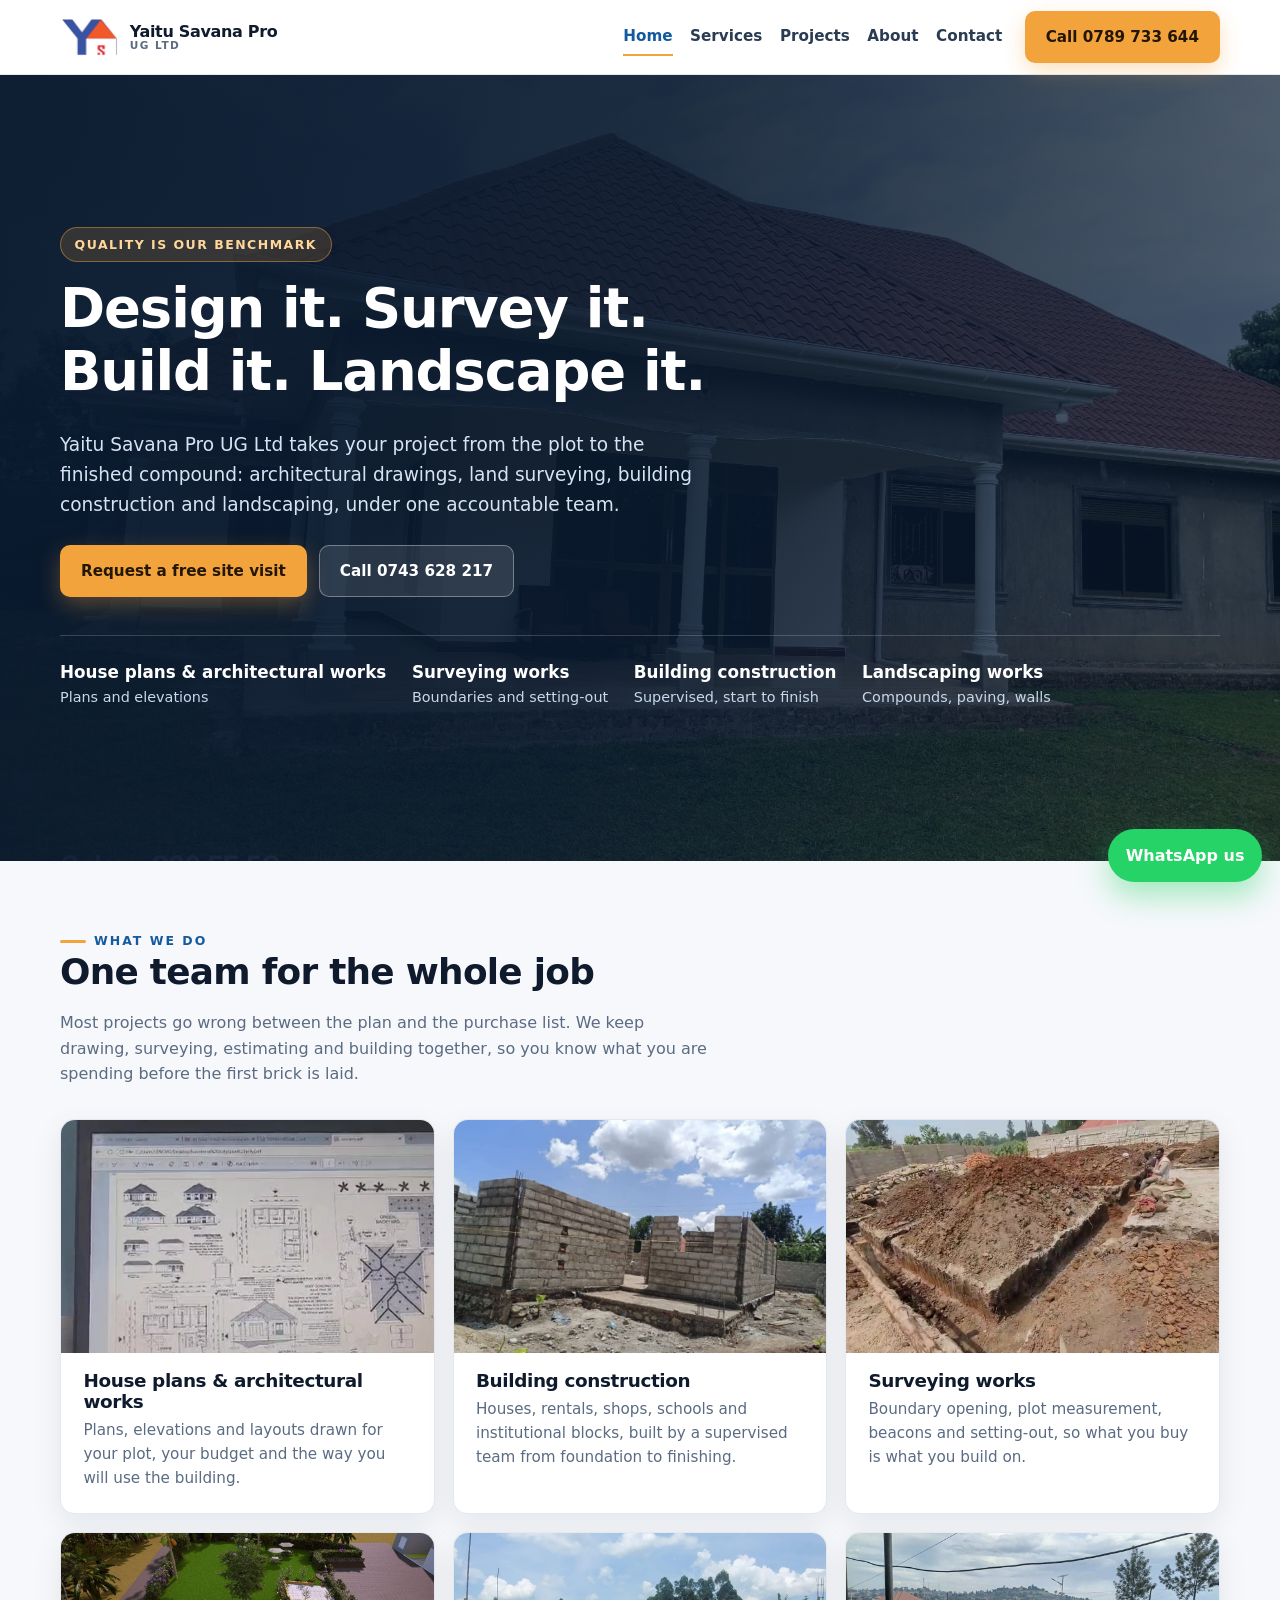
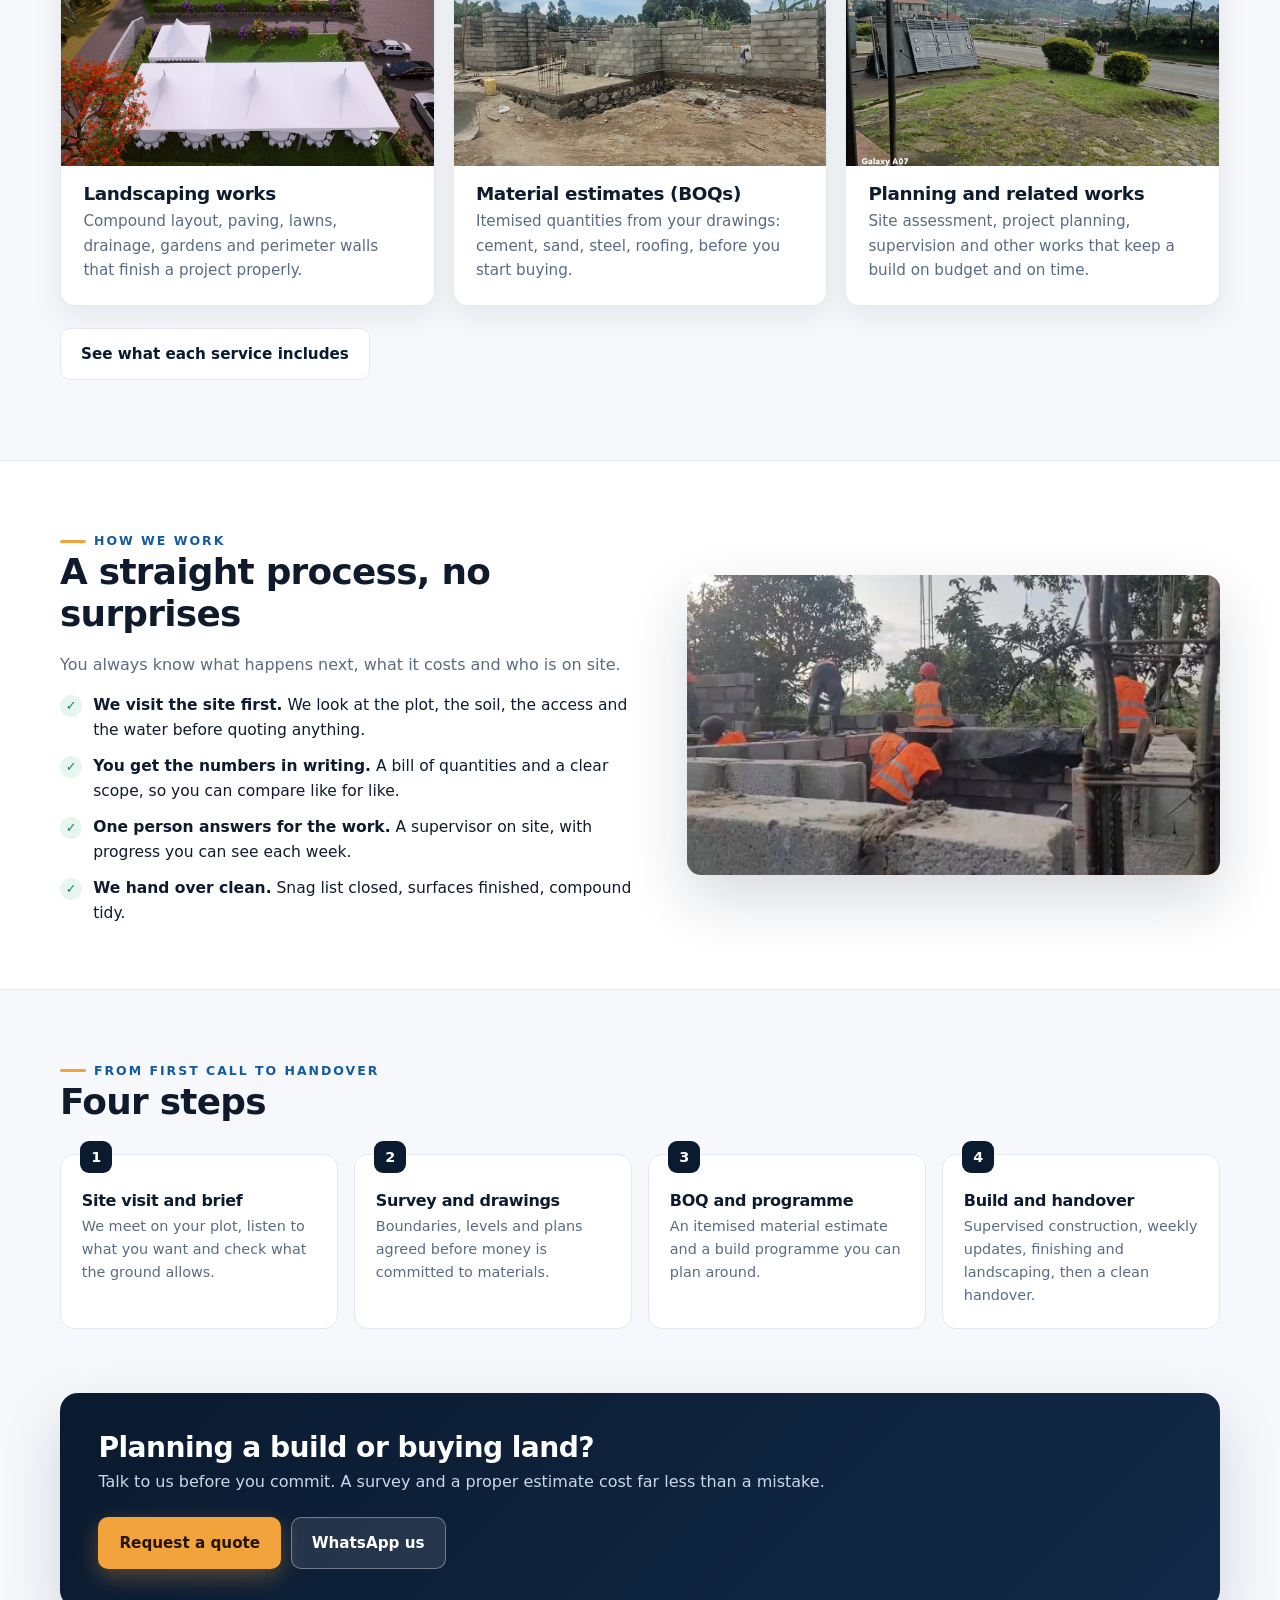
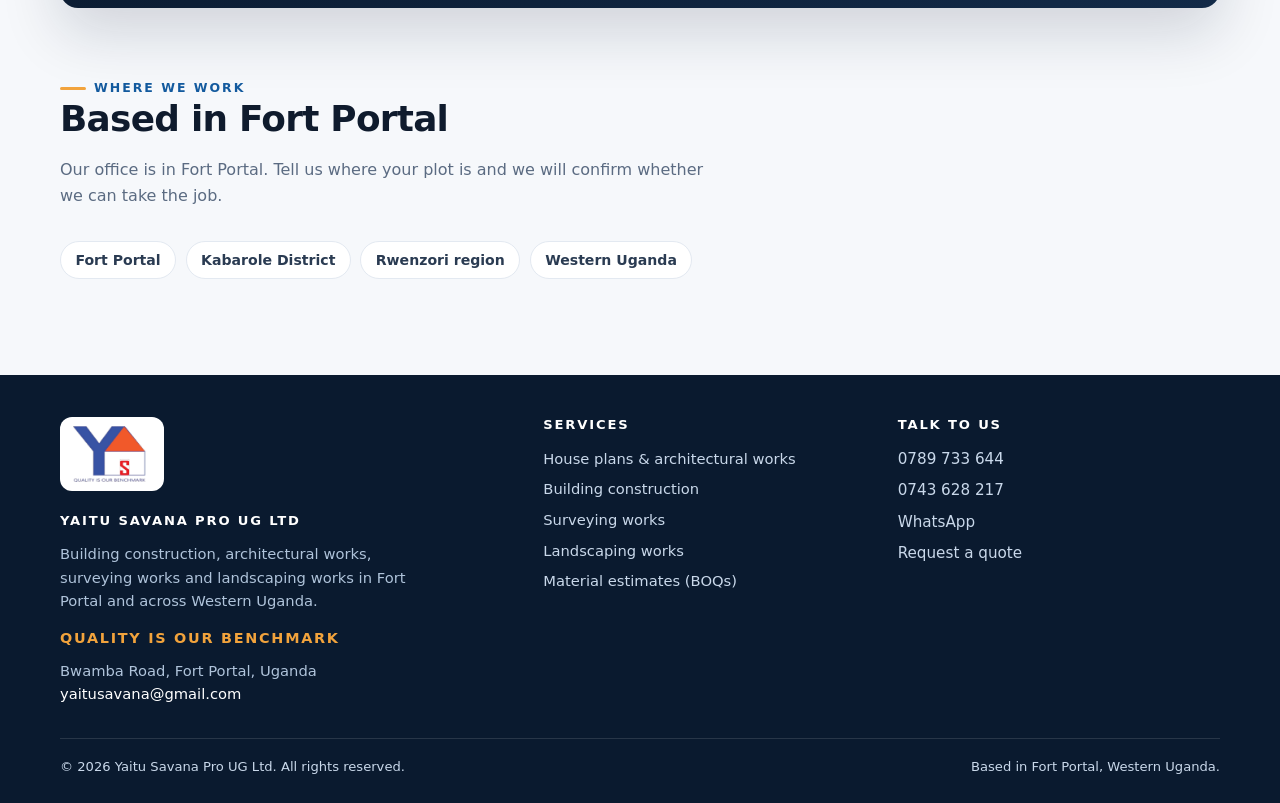
==== index.html @ 222e01de "brand: add the Yaitu Savana Pro logo to the header, footer, About page, browser tab icon and social " ====
<!DOCTYPE html>
<html lang="en">
<head>
<meta charset="utf-8">
<meta name="viewport" content="width=device-width,initial-scale=1">
<title>Yaitu Savana Pro UG Ltd | Construction, Architecture, Surveying and Landscaping in Fort Portal</title>
<meta name="description" content="Building construction, architectural works, surveying works and landscaping works in Fort Portal, Western Uganda. Quality is our benchmark. Call 0789 733 644.">
<meta name="theme-color" content="#0A1A2F">
<meta property="og:type" content="website">
<meta property="og:site_name" content="Yaitu Savana Pro UG Ltd">
<meta property="og:title" content="Yaitu Savana Pro UG Ltd | Construction, Architecture, Surveying and Landscaping in Fort Portal">
<meta property="og:description" content="Building construction, architectural works, surveying works and landscaping works in Fort Portal, Western Uganda. Quality is our benchmark. Call 0789 733 644.">
<meta property="og:image" content="assets/img/og-logo.png">
<meta property="og:image:width" content="1200">
<meta property="og:image:height" content="630">
<link rel="icon" href="assets/img/favicon-32.png" sizes="32x32" type="image/png">
<link rel="icon" href="assets/img/favicon.svg" type="image/svg+xml">
<link rel="apple-touch-icon" href="assets/img/apple-touch-icon.png">
<link rel="stylesheet" href="assets/css/style.css">
<script type="application/ld+json">
{"@context":"https://schema.org","@type":"GeneralContractor","name":"Yaitu Savana Pro UG Ltd","slogan":"Quality is our benchmark",
"description":"Building construction, architectural works, surveying works and landscaping works in Fort Portal and Western Uganda.",
"telephone":["+256789733644","+256743628217"],
"areaServed":["Fort Portal","Kabarole","Rwenzori","Uganda"],
"address":{"@type":"PostalAddress","addressLocality":"Fort Portal","addressRegion":"Kabarole","addressCountry":"UG"}}
</script>
</head>
<body>
<header>
  <div class="wrap nav">
    <a class="brand" href="index.html"><img src="assets/img/logo-mark.png" alt="Yaitu Savana Pro logo: a blue Y forming a house with an orange roof and a red S" width="58" height="39"><span>Yaitu Savana Pro<small>UG Ltd</small></span></a>
    <button class="burger" id="burger" aria-label="Menu" aria-expanded="false">Menu</button>
    <nav class="nav-links" id="navLinks"><a href="index.html" aria-current="page">Home</a><a href="services.html">Services</a><a href="projects.html">Projects</a><a href="about.html">About</a><a href="contact.html">Contact</a></nav>
    <a class="btn btn-primary" href="tel:+256789733644">Call 0789 733 644</a>
  </div>
</header>

<section class="hero">
  <img class="hero-img" src="assets/img/hero.jpg" alt="Finished house with red tiled hip roof and veranda, Western Uganda">
  <div class="wrap">
    <span class="tag">Quality is our benchmark</span>
    <h1>Design it. Survey it. Build it. Landscape it.</h1>
    <p class="lead">Yaitu Savana Pro UG Ltd takes your project from the plot to the finished compound: architectural drawings, land surveying, building construction and landscaping, under one accountable team.</p>
    <div class="hero-cta">
      <a class="btn btn-primary" href="contact.html">Request a free site visit</a>
      <a class="btn btn-ghost" href="tel:+256743628217">Call 0743 628 217</a>
    </div>
    <div class="hero-facts">
      <div><strong>House plans &amp; architectural works</strong>Plans and elevations</div>
      <div><strong>Surveying works</strong>Boundaries and setting-out</div>
      <div><strong>Building construction</strong>Supervised, start to finish</div>
      <div><strong>Landscaping works</strong>Compounds, paving, walls</div>
    </div>
  </div>
</section>

<section>
  <div class="wrap">
    <div class="section-head">
      <span class="eyebrow">What we do</span>
      <h2>One team for the whole job</h2>
      <p class="muted">Most projects go wrong between the plan and the purchase list. We keep drawing, surveying, estimating and building together, so you know what you are spending before the first brick is laid.</p>
    </div>
    <div class="grid g3"><article class="card" id="architecture"><div class="card-media"><img src="assets/img/office-12.8.jpg" alt="Floor plans, elevations and roof layout on screen" loading="lazy" decoding="async"><p class="card-cap">Floor plans, elevations and roof layout</p></div><h3>House plans &amp; architectural works</h3><p>Plans, elevations and layouts drawn for your plot, your budget and the way you will use the building.</p></article><article class="card" id="construction"><div class="card-media"><img src="assets/img/project-blockwork-2.jpg" alt="Block walls set out with a string line, rebar in the columns" loading="lazy" decoding="async"><p class="card-cap">Walls set out with string line, rebar in columns</p></div><h3>Building construction</h3><p>Houses, rentals, shops, schools and institutional blocks, built by a supervised team from foundation to finishing.</p></article><article class="card" id="surveying"><div class="card-media"><img src="assets/img/foundation-0.5.jpg" alt="Foundation being set out and shaped on site" loading="lazy" decoding="async"><p class="card-cap">Foundation and setting-out</p></div><h3>Surveying works</h3><p>Boundary opening, plot measurement, beacons and setting-out, so what you buy is what you build on.</p></article><article class="card" id="landscaping"><div class="card-media"><img src="assets/img/landscape-render.jpg" alt="Aerial 3D render of a landscaped garden with lawns, hedges and paving" loading="lazy" decoding="async"><p class="card-cap">Landscape design: lawns, hedges, paving</p></div><h3>Landscaping works</h3><p>Compound layout, paving, lawns, drainage, gardens and perimeter walls that finish a project properly.</p></article><article class="card" id="boq"><div class="card-media"><img src="assets/img/project-foundation.jpg" alt="Stone foundation and cement block walls, the materials a bill of quantities prices" loading="lazy" decoding="async"><p class="card-cap">Stone foundation and blockwork</p></div><h3>Material estimates (BOQs)</h3><p>Itemised quantities from your drawings: cement, sand, steel, roofing, before you start buying.</p></article><article class="card" id="planning"><div class="card-media"><img src="assets/img/premises-view.jpg" alt="View from the Yaitu Savana Pro premises over Fort Portal" loading="lazy" decoding="async"><p class="card-cap">Our premises, Fort Portal</p></div><h3>Planning and related works</h3><p>Site assessment, project planning, supervision and other works that keep a build on budget and on time.</p></article></div>
    <p style="margin-top:1.4rem"><a class="btn btn-outline" href="services.html">See what each service includes</a></p>
  </div>
</section>

<section style="background:#fff;border-top:1px solid var(--line);border-bottom:1px solid var(--line)">
  <div class="wrap split">
    <div>
      <span class="eyebrow">How we work</span>
      <h2>A straight process, no surprises</h2>
      <p class="muted">You always know what happens next, what it costs and who is on site.</p>
      <ul class="checks">
        <li><span class="tick">&#10003;</span><span><strong>We visit the site first.</strong> We look at the plot, the soil, the access and the water before quoting anything.</span></li>
        <li><span class="tick">&#10003;</span><span><strong>You get the numbers in writing.</strong> A bill of quantities and a clear scope, so you can compare like for like.</span></li>
        <li><span class="tick">&#10003;</span><span><strong>One person answers for the work.</strong> A supervisor on site, with progress you can see each week.</span></li>
        <li><span class="tick">&#10003;</span><span><strong>We hand over clean.</strong> Snag list closed, surfaces finished, compound tidy.</span></li>
      </ul>
    </div>
    <img src="assets/img/site-10.2.jpg" alt="Yaitu Savana crew laying blocks on a house in high-visibility vests" loading="lazy">
  </div>
</section>

<section>
  <div class="wrap">
    <div class="section-head"><span class="eyebrow">From first call to handover</span><h2>Four steps</h2></div>
    <div class="steps">
      <div class="step"><h4>Site visit and brief</h4><p>We meet on your plot, listen to what you want and check what the ground allows.</p></div>
      <div class="step"><h4>Survey and drawings</h4><p>Boundaries, levels and plans agreed before money is committed to materials.</p></div>
      <div class="step"><h4>BOQ and programme</h4><p>An itemised material estimate and a build programme you can plan around.</p></div>
      <div class="step"><h4>Build and handover</h4><p>Supervised construction, weekly updates, finishing and landscaping, then a clean handover.</p></div>
    </div>
  </div>
</section>

<section style="padding-top:0">
  <div class="wrap">
    <div class="band">
      <div><h2>Planning a build or buying land?</h2><p>Talk to us before you commit. A survey and a proper estimate cost far less than a mistake.</p></div>
      <div class="btn-row"><a class="btn btn-primary" href="contact.html">Request a quote</a><a class="btn btn-ghost" href="https://wa.me/256789733644">WhatsApp us</a></div>
    </div>
  </div>
</section>

<section style="padding-top:0">
  <div class="wrap">
    <div class="section-head"><span class="eyebrow">Where we work</span><h2>Based in Fort Portal</h2><p class="muted">Our office is in Fort Portal. Tell us where your plot is and we will confirm whether we can take the job.</p></div>
    <div class="areas"><span>Fort Portal</span><span>Kabarole District</span><span>Rwenzori region</span><span>Western Uganda</span></div>
  </div>
</section>

<a class="wa" href="https://wa.me/256789733644?text=Hello%20Yaitu%20Savana%20Pro%2C%20I%20would%20like%20a%20quote." aria-label="Chat on WhatsApp">WhatsApp us</a>
<footer>
  <div class="wrap">
    <div class="foot">
      <div>
        <a class="foot-logo" href="index.html"><img src="assets/img/logo.png" alt="Yaitu Savana Pro UG Ltd logo" width="78" height="56"></a>
        <h4>Yaitu Savana Pro UG Ltd</h4>
        <p style="max-width:38ch;color:#AFC3DA;font-size:.92rem">Building construction, architectural works, surveying works and landscaping works in Fort Portal and across Western Uganda.</p>
        <p style="color:#F2A33C;font-weight:800;font-size:.9rem;letter-spacing:.12em;text-transform:uppercase;margin:0">Quality is our benchmark</p><p style="color:#AFC3DA;font-size:.92rem;margin:.5rem 0 0">Bwamba Road, Fort Portal, Uganda<br><a href="mailto:yaitusavana@gmail.com" style="color:#fff">yaitusavana@gmail.com</a></p>
      </div>
      <div>
        <h4>Services</h4>
        <p style="font-size:.92rem;display:grid;gap:.45rem">
          <a href="services.html#architecture">House plans &amp; architectural works</a>
          <a href="services.html#construction">Building construction</a>
          <a href="services.html#surveying">Surveying works</a>
          <a href="services.html#landscaping">Landscaping works</a>
          <a href="services.html#boq">Material estimates (BOQs)</a>
        </p>
      </div>
      <div>
        <h4>Talk to us</h4>
        <p style="font-size:.95rem;display:grid;gap:.45rem">
          <a href="tel:+256789733644">0789 733 644</a>
          <a href="tel:+256743628217">0743 628 217</a>
          <a href="https://wa.me/256789733644">WhatsApp</a>
          <a href="contact.html">Request a quote</a>
        </p>
      </div>
    </div>
    <div class="fine"><span>&copy; <span id="yr">2026</span> Yaitu Savana Pro UG Ltd. All rights reserved.</span><span>Based in Fort Portal, Western Uganda.</span></div>
  </div>
</footer>
<script src="assets/js/main.js"></script>
</body>
</html>
---- assets/css/style.css ----
:root{--navy:#0A1A2F;--navy2:#122A48;--blue:#135A9E;--red:#C8372D;--amber:#F2A33C;--amber-d:#D8871F;
--ink:#0F1B2D;--muted:#5B6B82;--line:#E3E9F1;--bg:#F6F8FB;--card:#fff;--good:#17845B;--r:14px;
--shadow:0 10px 30px rgba(10,26,47,.08);--shadow-lg:0 24px 60px rgba(10,26,47,.16)}
*{box-sizing:border-box}html{scroll-behavior:smooth}
body{margin:0;font-family:"Segoe UI",system-ui,-apple-system,Roboto,Helvetica,Arial,sans-serif;color:var(--ink);background:var(--bg);line-height:1.6;-webkit-font-smoothing:antialiased}
img{max-width:100%;display:block}a{color:inherit;text-decoration:none}
.wrap{width:min(1160px,92vw);margin-inline:auto}
h1,h2,h3,h4{line-height:1.15;margin:0 0 .5em;letter-spacing:-.02em}
h1{font-size:clamp(2rem,4.6vw,3.4rem);font-weight:800}h2{font-size:clamp(1.6rem,2.8vw,2.3rem);font-weight:800}h3{font-size:1.15rem;font-weight:700}
p{margin:0 0 1em}.lead{font-size:clamp(1.02rem,1.5vw,1.16rem);color:#D7E3F2}.muted{color:var(--muted)}
.eyebrow{display:inline-flex;align-items:center;gap:.5rem;font-size:.78rem;font-weight:800;letter-spacing:.16em;text-transform:uppercase;color:var(--blue)}
.eyebrow::before{content:"";width:26px;height:3px;background:var(--amber);border-radius:2px}
header{position:sticky;top:0;z-index:60;background:rgba(255,255,255,.94);backdrop-filter:blur(10px);border-bottom:1px solid var(--line)}
.nav{display:flex;align-items:center;gap:1.4rem;padding:.7rem 0}
.brand{display:flex;align-items:center;gap:.65rem;font-weight:800;letter-spacing:-.02em;line-height:1.1}
.brand img{width:auto;height:40px;border-radius:0;flex:none}
.brand small{display:block;font-size:.66rem;font-weight:700;letter-spacing:.14em;text-transform:uppercase;color:var(--muted)}
.nav-links{display:flex;gap:1.1rem;margin-left:auto;font-size:.95rem;font-weight:600;color:#2A3B52}
.nav-links a{padding:.35rem 0;border-bottom:2px solid transparent}
.nav-links a:hover,.nav-links a[aria-current="page"]{color:var(--blue);border-bottom-color:var(--amber)}
.btn{display:inline-flex;align-items:center;justify-content:center;gap:.5rem;padding:.8rem 1.25rem;border-radius:10px;font-weight:700;font-size:.95rem;border:1px solid transparent;cursor:pointer;transition:.18s ease}
.btn-primary{background:var(--amber);color:#231605;box-shadow:0 8px 22px rgba(242,163,60,.32)}.btn-primary:hover{background:var(--amber-d);transform:translateY(-1px)}
.btn-ghost{background:rgba(255,255,255,.1);color:#fff;border-color:rgba(255,255,255,.35)}.btn-ghost:hover{background:rgba(255,255,255,.18)}
.btn-outline{background:#fff;color:var(--navy);border-color:var(--line)}.btn-outline:hover{border-color:var(--blue);color:var(--blue)}
.burger{display:none;margin-left:auto;background:#fff;border:1px solid var(--line);border-radius:10px;padding:.5rem .7rem;font-weight:700}
.hero{position:relative;color:#fff;background:var(--navy);overflow:hidden}
.hero::after{content:"";position:absolute;inset:0;background:linear-gradient(100deg,rgba(10,26,47,.96) 0%,rgba(10,26,47,.84) 48%,rgba(10,26,47,.4) 100%)}
.hero-img{position:absolute;inset:0;width:100%;height:100%;object-fit:cover;opacity:.55}
.hero .wrap{position:relative;z-index:2;padding:clamp(3rem,7vw,5.5rem) 0}
.tag{display:inline-flex;gap:.55rem;background:rgba(242,163,60,.16);border:1px solid rgba(242,163,60,.45);color:#FFD79B;padding:.4rem .85rem;border-radius:999px;font-size:.78rem;font-weight:800;letter-spacing:.12em;text-transform:uppercase}
.hero h1{max-width:19ch;margin-top:1rem}.hero p.lead{max-width:54ch}
.hero-cta{display:flex;flex-wrap:wrap;gap:.75rem;margin-top:1.6rem}
.hero-facts{display:flex;flex-wrap:wrap;gap:1.6rem;margin-top:2.4rem;padding-top:1.4rem;border-top:1px solid rgba(255,255,255,.18)}
.hero-facts div{font-size:.9rem;color:#C9D8EA}.hero-facts strong{display:block;color:#fff;font-size:1.05rem}
section{padding:clamp(2.6rem,5vw,4.4rem) 0}.section-head{max-width:64ch;margin-bottom:2rem}
.grid{display:grid;gap:1.1rem}.g2{grid-template-columns:repeat(2,1fr)}.g3{grid-template-columns:repeat(3,1fr)}.g4{grid-template-columns:repeat(4,1fr)}
.card{background:var(--card);border:1px solid var(--line);border-radius:var(--r);padding:1.4rem;box-shadow:var(--shadow);transition:.2s ease}
.card:hover{box-shadow:var(--shadow-lg);transform:translateY(-2px)}.card h3{margin-bottom:.35rem}.card p{margin:0;color:var(--muted);font-size:.95rem}
.ico{width:44px;height:44px;border-radius:12px;background:#EAF1FA;color:var(--blue);display:grid;place-items:center;margin-bottom:.9rem}.ico svg{width:22px;height:22px}
.split{display:grid;grid-template-columns:1.05fr .95fr;gap:2.4rem;align-items:center}.split img{border-radius:var(--r);box-shadow:var(--shadow-lg)}
.checks{list-style:none;padding:0;margin:0;display:grid;gap:.7rem}.checks li{display:flex;gap:.7rem;align-items:flex-start;font-size:.97rem}
.tick{flex:0 0 22px;width:22px;height:22px;border-radius:50%;background:#E7F6EF;color:var(--good);display:grid;place-items:center;font-size:.8rem;font-weight:900;margin-top:2px}
.steps{counter-reset:s;display:grid;gap:1rem;grid-template-columns:repeat(4,1fr)}
.step{background:#fff;border:1px solid var(--line);border-radius:var(--r);padding:1.3rem;position:relative}
.step::before{counter-increment:s;content:counter(s);position:absolute;top:-14px;left:1.2rem;width:32px;height:32px;border-radius:9px;background:var(--navy);color:#fff;display:grid;place-items:center;font-weight:800;font-size:.9rem}
.step h4{margin:1rem 0 .3rem;font-size:1rem}.step p{margin:0;color:var(--muted);font-size:.9rem}
.band{background:linear-gradient(135deg,var(--navy),var(--navy2));color:#fff;border-radius:18px;padding:clamp(1.6rem,3vw,2.4rem);display:flex;flex-wrap:wrap;gap:1.4rem;align-items:center;justify-content:space-between;box-shadow:var(--shadow-lg)}
.band h2{margin:0;font-size:clamp(1.3rem,2.2vw,1.8rem)}.band p{margin:.35rem 0 0;color:#C9D8EA}.btn-row{display:flex;gap:.6rem;flex-wrap:wrap}
.areas{display:flex;flex-wrap:wrap;gap:.6rem}.areas span{background:#fff;border:1px solid var(--line);border-radius:999px;padding:.45rem .9rem;font-size:.88rem;font-weight:600;color:#2A3B52}
.gallery{display:grid;grid-template-columns:repeat(3,1fr);gap:1rem}.gallery figure{margin:0;border-radius:var(--r);overflow:hidden;background:#fff;border:1px solid var(--line);box-shadow:var(--shadow)}
.gallery img{width:100%;aspect-ratio:4/3;object-fit:cover}.gallery figcaption{padding:.75rem 1rem;font-size:.9rem;font-weight:600;color:#2A3B52}
.contact-grid{display:grid;grid-template-columns:1fr 1fr;gap:1.6rem;align-items:start}
.info-row{display:flex;gap:.9rem;padding:.9rem 0;border-bottom:1px dashed var(--line)}.info-row:last-child{border-bottom:0}
.info-row .k{font-weight:800;font-size:.78rem;letter-spacing:.1em;text-transform:uppercase;color:var(--muted);min-width:110px}.info-row .v{font-weight:600}
form{display:grid;gap:.85rem}label{font-size:.85rem;font-weight:700;color:#2A3B52}
input,textarea,select{width:100%;padding:.8rem .9rem;border:1px solid var(--line);border-radius:10px;font:inherit;background:#fff;color:var(--ink)}
input:focus,textarea:focus,select:focus{outline:2px solid #BFD7F2;border-color:var(--blue)}textarea{min-height:120px;resize:vertical}.hint{font-size:.82rem;color:var(--muted)}
footer{background:var(--navy);color:#C9D8EA;padding:2.6rem 0 1.6rem;margin-top:2rem}
.foot{display:grid;grid-template-columns:1.4fr 1fr 1fr;gap:2rem}footer h4{color:#fff;font-size:.82rem;letter-spacing:.14em;text-transform:uppercase;margin-bottom:.9rem}
footer a:hover{color:var(--amber)}.fine{border-top:1px solid rgba(255,255,255,.12);margin-top:2rem;padding-top:1.1rem;font-size:.82rem;display:flex;justify-content:space-between;gap:1rem;flex-wrap:wrap}
.wa{position:fixed;right:18px;bottom:18px;z-index:80;background:#25D366;color:#fff;border-radius:999px;padding:.85rem 1.1rem;font-weight:800;box-shadow:0 14px 30px rgba(37,211,102,.4);display:inline-flex;align-items:center;gap:.5rem}
.page-head{background:linear-gradient(135deg,var(--navy),var(--navy2));color:#fff;padding:clamp(2.4rem,5vw,3.6rem) 0}.page-head p{max-width:60ch;color:#C9D8EA;margin:.4rem 0 0}
.page-head h1{font-size:clamp(1.8rem,3.4vw,2.8rem);max-width:22ch}
@media(max-width:960px){.g4,.g3{grid-template-columns:repeat(2,1fr)}.split,.contact-grid{grid-template-columns:1fr}.steps{grid-template-columns:repeat(2,1fr)}.foot{grid-template-columns:1fr 1fr}.gallery{grid-template-columns:repeat(2,1fr)}
.nav-links{display:none;position:absolute;top:100%;left:0;right:0;background:#fff;flex-direction:column;padding:1rem 5vw;border-bottom:1px solid var(--line);gap:.7rem;box-shadow:var(--shadow)}.nav-links.open{display:flex}.burger{display:inline-block}.nav>.btn{display:none}}
@media(max-width:620px){.g2,.g3,.g4,.steps,.foot,.gallery{grid-template-columns:1fr}.hero-facts{gap:1rem}}

/* service cards carry a photograph, so the card reads as work rather than a symbol */
.card-media{
  margin:-1.4rem -1.4rem 1.05rem;
  border-radius:var(--r) var(--r) 0 0;
  overflow:hidden;
  background:#EAF1FA;
  aspect-ratio:16/10;
}
.card-media img{
  display:block;width:100%;height:100%;object-fit:cover;
  transition:transform .45s ease;
}
.card:hover .card-media img{transform:scale(1.04)}
@media(max-width:640px){
  .card-media{margin:-1.1rem -1.1rem .9rem;aspect-ratio:3/2}
}

.card-cap{
  margin:0;padding:.55rem .8rem .6rem;
  font-size:.78rem;font-weight:600;letter-spacing:.01em;
  color:var(--muted);background:#F7F9FC;border-top:1px solid var(--line);
}

/* Brand lockup on the About page and in the footer */
.logo-card{background:#fff;border:1px solid var(--line);border-radius:18px;padding:1.4rem 1.6rem;display:grid;place-items:center;box-shadow:0 10px 30px rgba(10,26,47,.08)}
.logo-card img{width:100%;max-width:340px;height:auto;display:block}
.foot-logo{display:inline-block;background:#fff;border-radius:12px;padding:.55rem .8rem;margin:0 0 .9rem}
.foot-logo img{height:56px;width:auto;display:block}
@media (max-width:640px){.brand img{height:34px}}
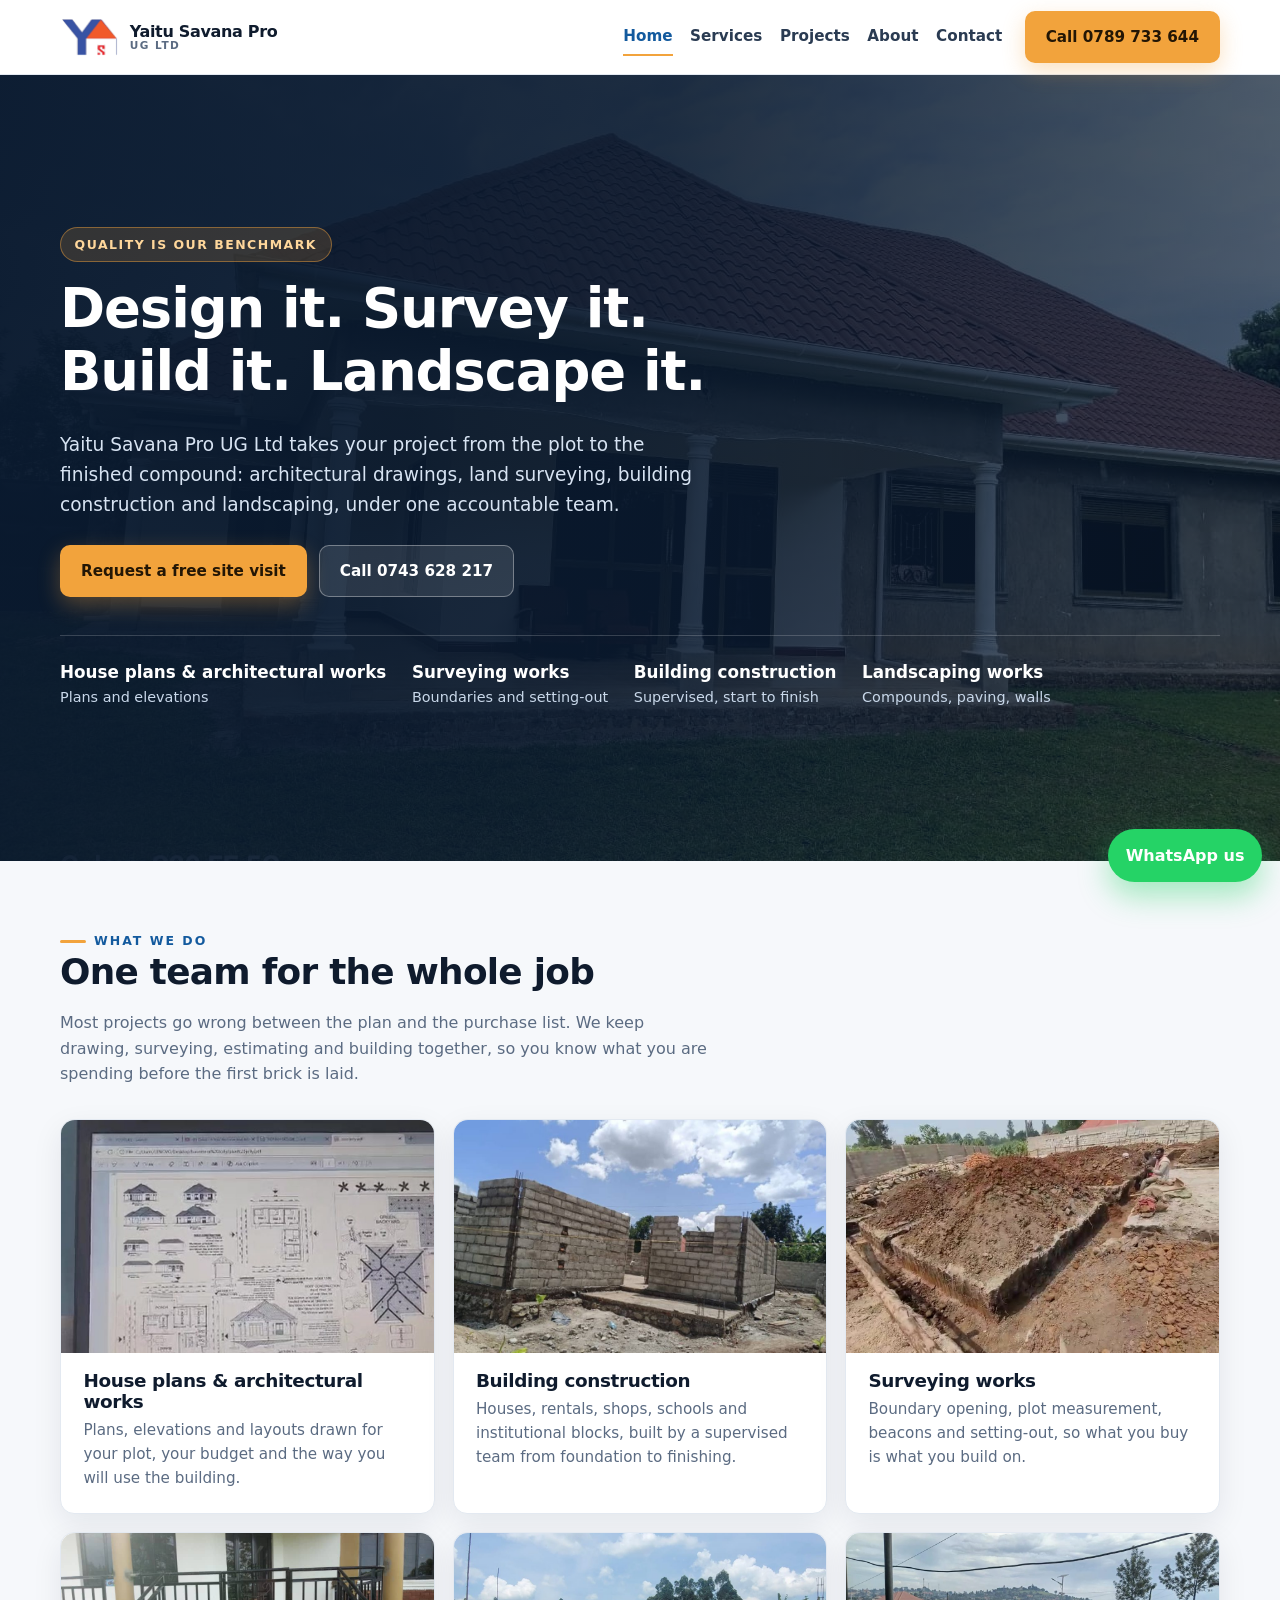
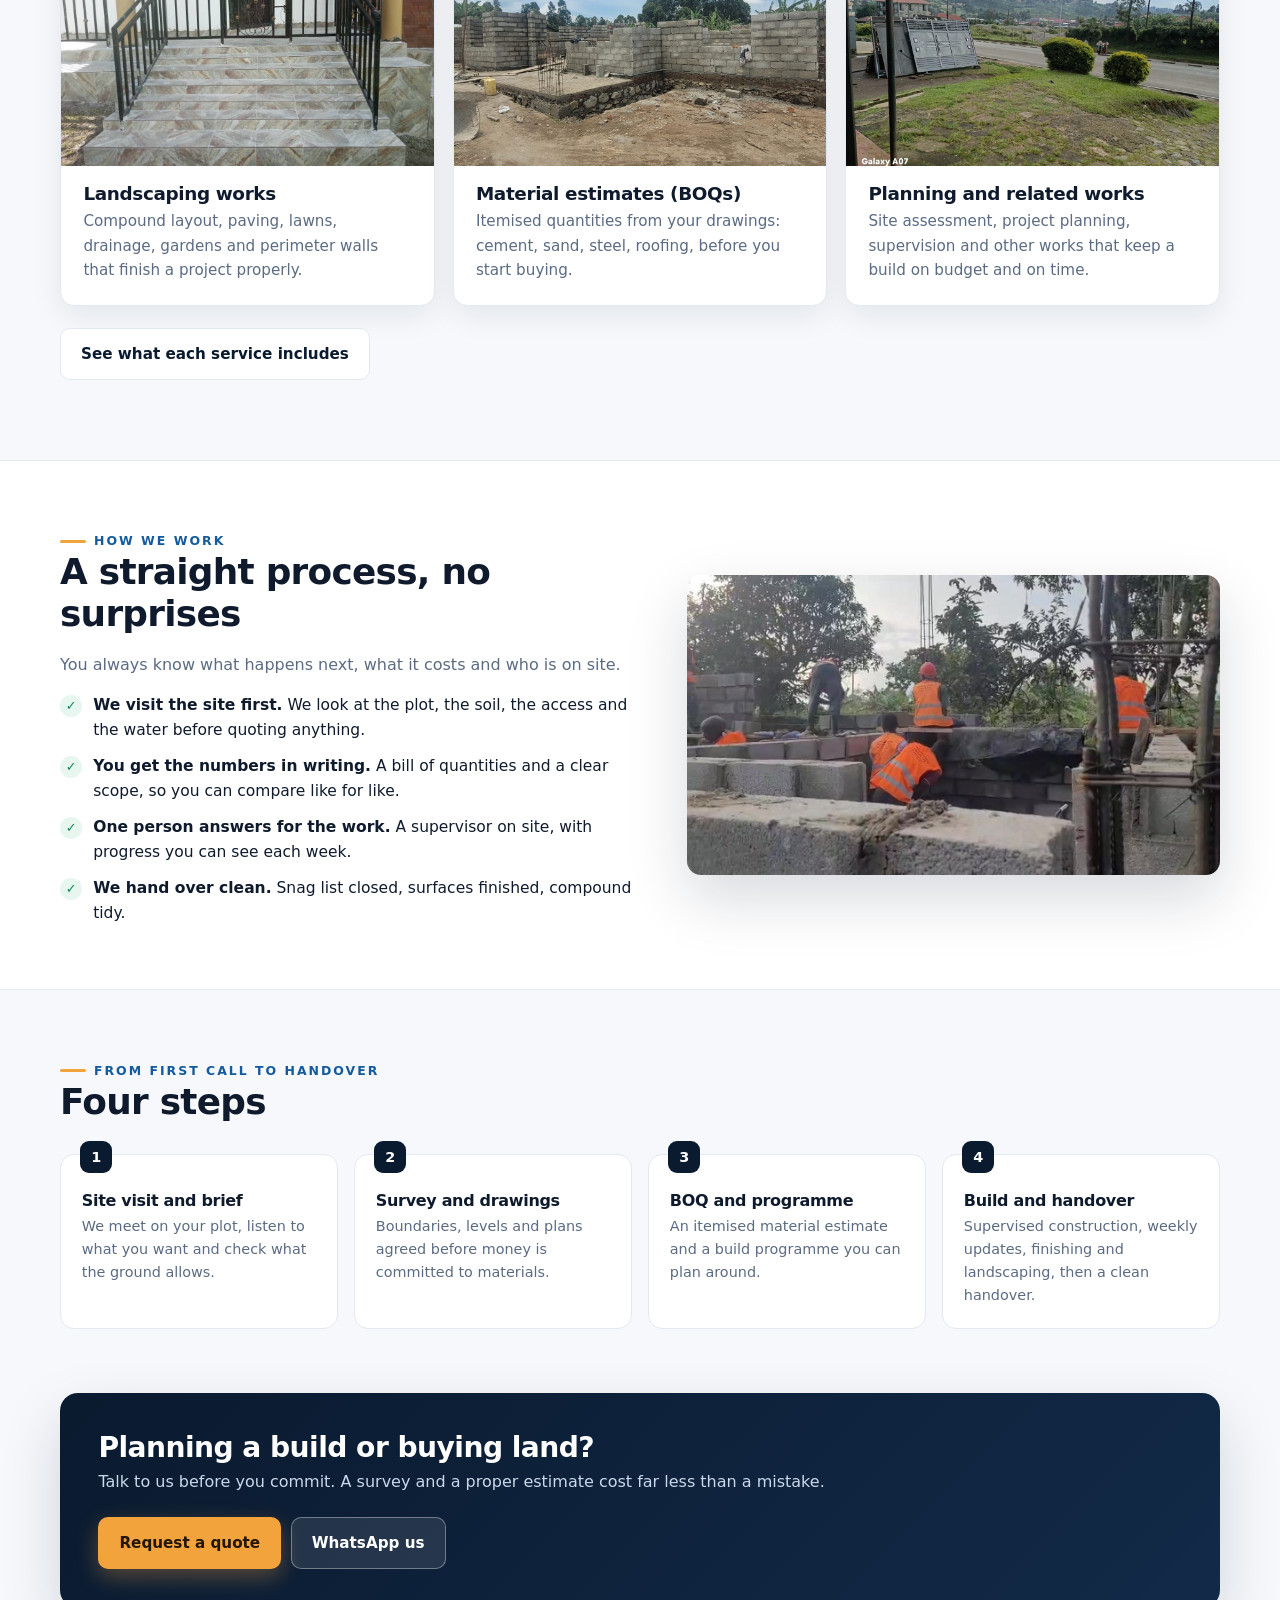
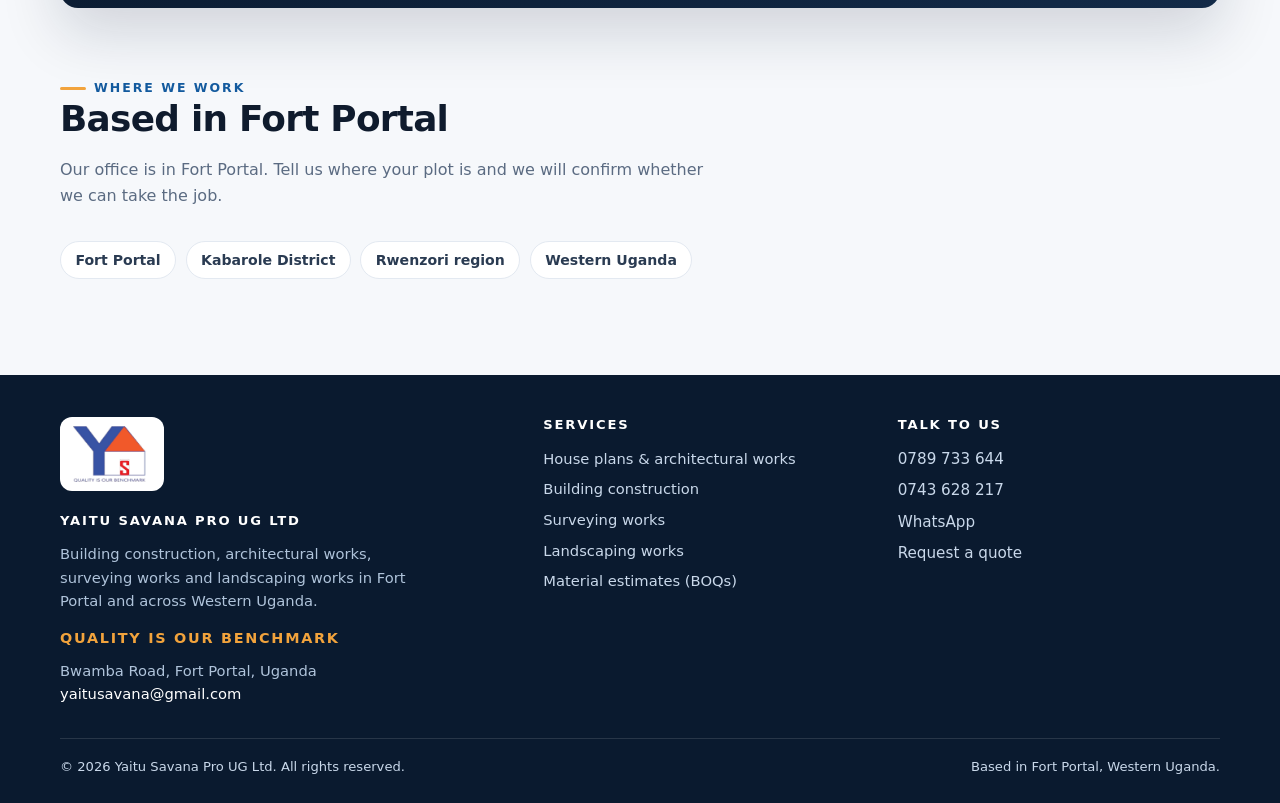
==== commit 2a91c0c1: "home: the landscaping card also shows real compound work" ====
--- a/index.html
+++ b/index.html
@@ -61,7 +61,7 @@
       <h2>One team for the whole job</h2>
       <p class="muted">Most projects go wrong between the plan and the purchase list. We keep drawing, surveying, estimating and building together, so you know what you are spending before the first brick is laid.</p>
     </div>
-    <div class="grid g3"><article class="card" id="architecture"><div class="card-media"><img src="assets/img/office-12.8.jpg" alt="Floor plans, elevations and roof layout on screen" loading="lazy" decoding="async"><p class="card-cap">Floor plans, elevations and roof layout</p></div><h3>House plans &amp; architectural works</h3><p>Plans, elevations and layouts drawn for your plot, your budget and the way you will use the building.</p></article><article class="card" id="construction"><div class="card-media"><img src="assets/img/project-blockwork-2.jpg" alt="Block walls set out with a string line, rebar in the columns" loading="lazy" decoding="async"><p class="card-cap">Walls set out with string line, rebar in columns</p></div><h3>Building construction</h3><p>Houses, rentals, shops, schools and institutional blocks, built by a supervised team from foundation to finishing.</p></article><article class="card" id="surveying"><div class="card-media"><img src="assets/img/foundation-0.5.jpg" alt="Foundation being set out and shaped on site" loading="lazy" decoding="async"><p class="card-cap">Foundation and setting-out</p></div><h3>Surveying works</h3><p>Boundary opening, plot measurement, beacons and setting-out, so what you buy is what you build on.</p></article><article class="card" id="landscaping"><div class="card-media"><img src="assets/img/landscape-render.jpg" alt="Aerial 3D render of a landscaped garden with lawns, hedges and paving" loading="lazy" decoding="async"><p class="card-cap">Landscape design: lawns, hedges, paving</p></div><h3>Landscaping works</h3><p>Compound layout, paving, lawns, drainage, gardens and perimeter walls that finish a project properly.</p></article><article class="card" id="boq"><div class="card-media"><img src="assets/img/project-foundation.jpg" alt="Stone foundation and cement block walls, the materials a bill of quantities prices" loading="lazy" decoding="async"><p class="card-cap">Stone foundation and blockwork</p></div><h3>Material estimates (BOQs)</h3><p>Itemised quantities from your drawings: cement, sand, steel, roofing, before you start buying.</p></article><article class="card" id="planning"><div class="card-media"><img src="assets/img/premises-view.jpg" alt="View from the Yaitu Savana Pro premises over Fort Portal" loading="lazy" decoding="async"><p class="card-cap">Our premises, Fort Portal</p></div><h3>Planning and related works</h3><p>Site assessment, project planning, supervision and other works that keep a build on budget and on time.</p></article></div>
+    <div class="grid g3"><article class="card" id="architecture"><div class="card-media"><img src="assets/img/office-12.8.jpg" alt="Floor plans, elevations and roof layout on screen" loading="lazy" decoding="async"><p class="card-cap">Floor plans, elevations and roof layout</p></div><h3>House plans &amp; architectural works</h3><p>Plans, elevations and layouts drawn for your plot, your budget and the way you will use the building.</p></article><article class="card" id="construction"><div class="card-media"><img src="assets/img/project-blockwork-2.jpg" alt="Block walls set out with a string line, rebar in the columns" loading="lazy" decoding="async"><p class="card-cap">Walls set out with string line, rebar in columns</p></div><h3>Building construction</h3><p>Houses, rentals, shops, schools and institutional blocks, built by a supervised team from foundation to finishing.</p></article><article class="card" id="surveying"><div class="card-media"><img src="assets/img/foundation-0.5.jpg" alt="Foundation being set out and shaped on site" loading="lazy" decoding="async"><p class="card-cap">Foundation and setting-out</p></div><h3>Surveying works</h3><p>Boundary opening, plot measurement, beacons and setting-out, so what you buy is what you build on.</p></article><article class="card" id="landscaping"><div class="card-media"><img src="assets/img/project-steps.jpg" alt="Stone-tiled compound steps with a wrought-iron handrail, finished landscaping work" loading="lazy" decoding="async"><p class="card-cap">Finished compound: tiled steps and handrail</p></div><h3>Landscaping works</h3><p>Compound layout, paving, lawns, drainage, gardens and perimeter walls that finish a project properly.</p></article><article class="card" id="boq"><div class="card-media"><img src="assets/img/project-foundation.jpg" alt="Stone foundation and cement block walls, the materials a bill of quantities prices" loading="lazy" decoding="async"><p class="card-cap">Stone foundation and blockwork</p></div><h3>Material estimates (BOQs)</h3><p>Itemised quantities from your drawings: cement, sand, steel, roofing, before you start buying.</p></article><article class="card" id="planning"><div class="card-media"><img src="assets/img/premises-view.jpg" alt="View from the Yaitu Savana Pro premises over Fort Portal" loading="lazy" decoding="async"><p class="card-cap">Our premises, Fort Portal</p></div><h3>Planning and related works</h3><p>Site assessment, project planning, supervision and other works that keep a build on budget and on time.</p></article></div>
     <p style="margin-top:1.4rem"><a class="btn btn-outline" href="services.html">See what each service includes</a></p>
   </div>
 </section>
--- a/assets/css/style.css
+++ b/assets/css/style.css
@@ -89,8 +89,8 @@
 }
 
 /* Brand lockup on the About page and in the footer */
-.logo-card{background:#fff;border:1px solid var(--line);border-radius:18px;padding:1.4rem 1.6rem;display:grid;place-items:center;box-shadow:0 10px 30px rgba(10,26,47,.08)}
-.logo-card img{width:100%;max-width:340px;height:auto;display:block}
+.logo-card{background:#fff;border:1px solid var(--line);border-radius:18px;padding:2rem 2.2rem;display:grid;place-items:center;box-shadow:0 10px 30px rgba(10,26,47,.08)}
+.logo-card img{width:100%;max-width:300px;height:auto;display:block;border-radius:0 !important;box-shadow:none !important;background:#fff}
 .foot-logo{display:inline-block;background:#fff;border-radius:12px;padding:.55rem .8rem;margin:0 0 .9rem}
 .foot-logo img{height:56px;width:auto;display:block}
 @media (max-width:640px){.brand img{height:34px}}
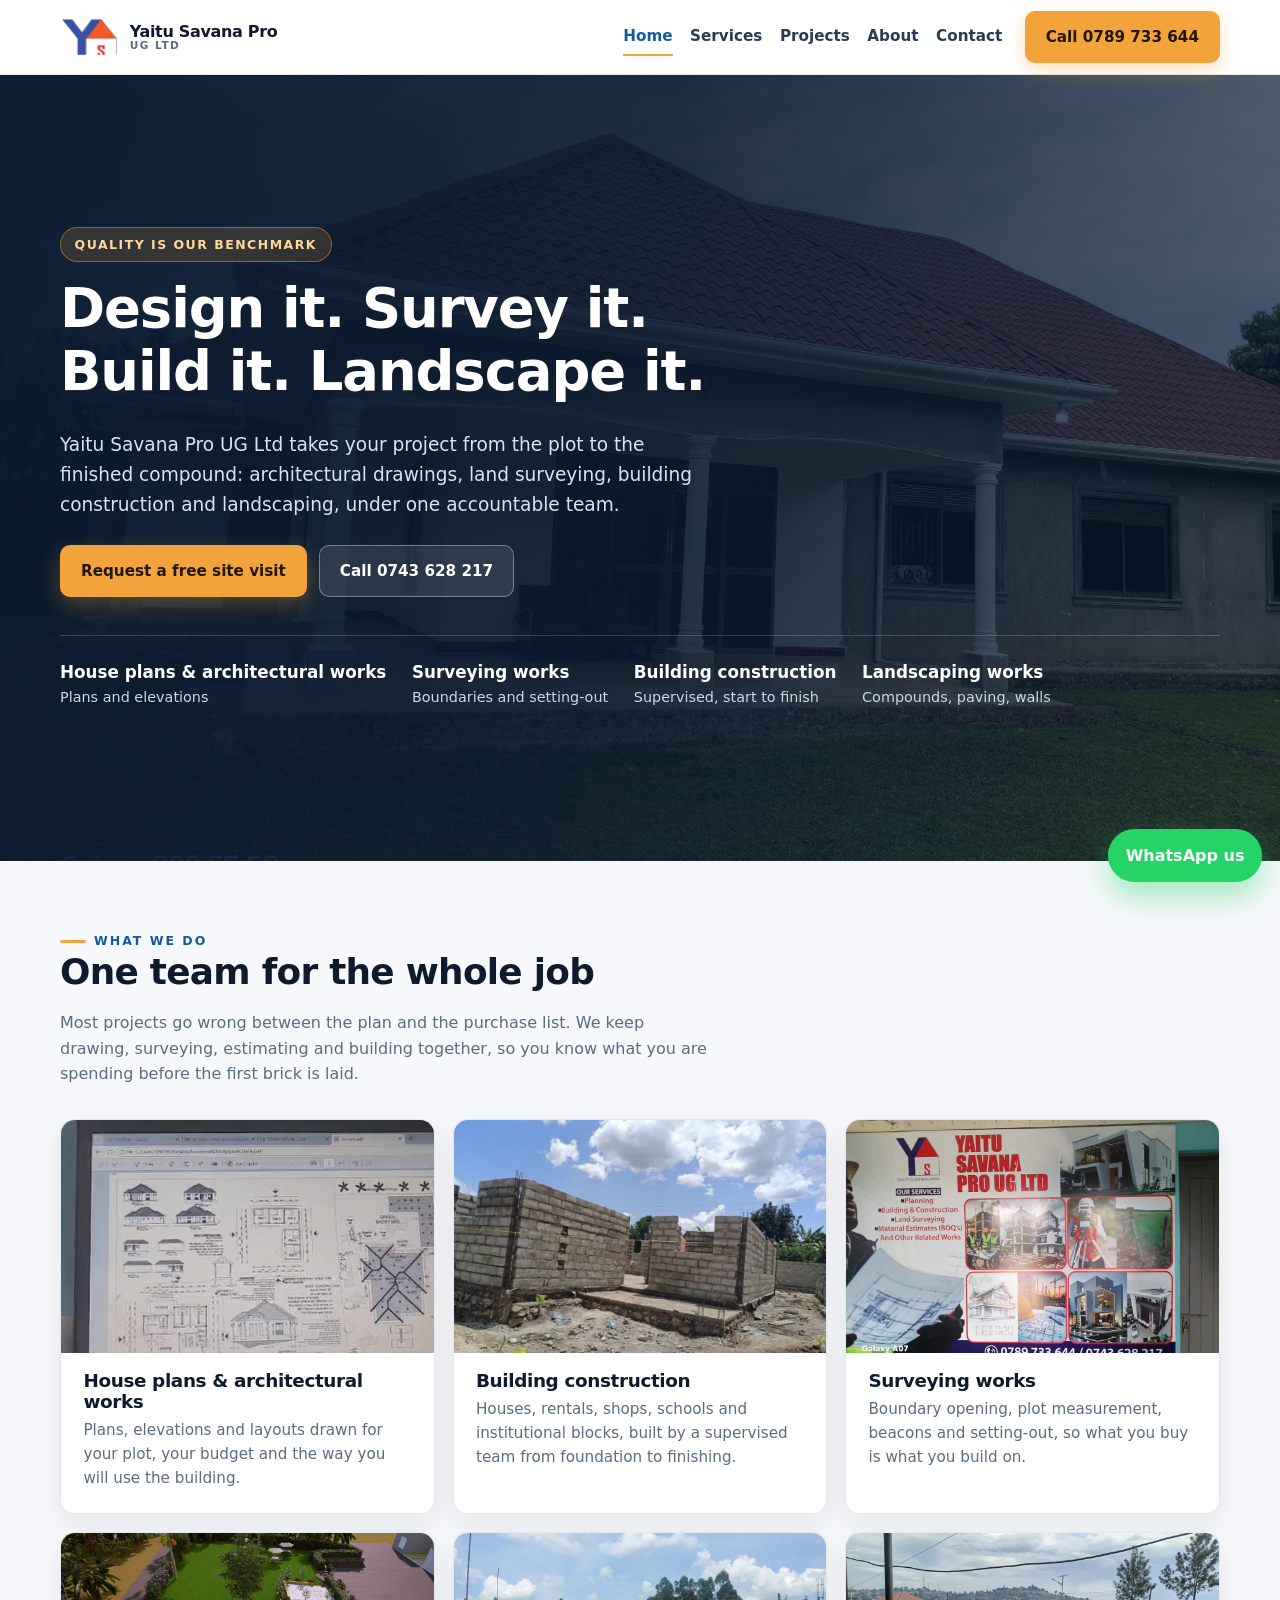
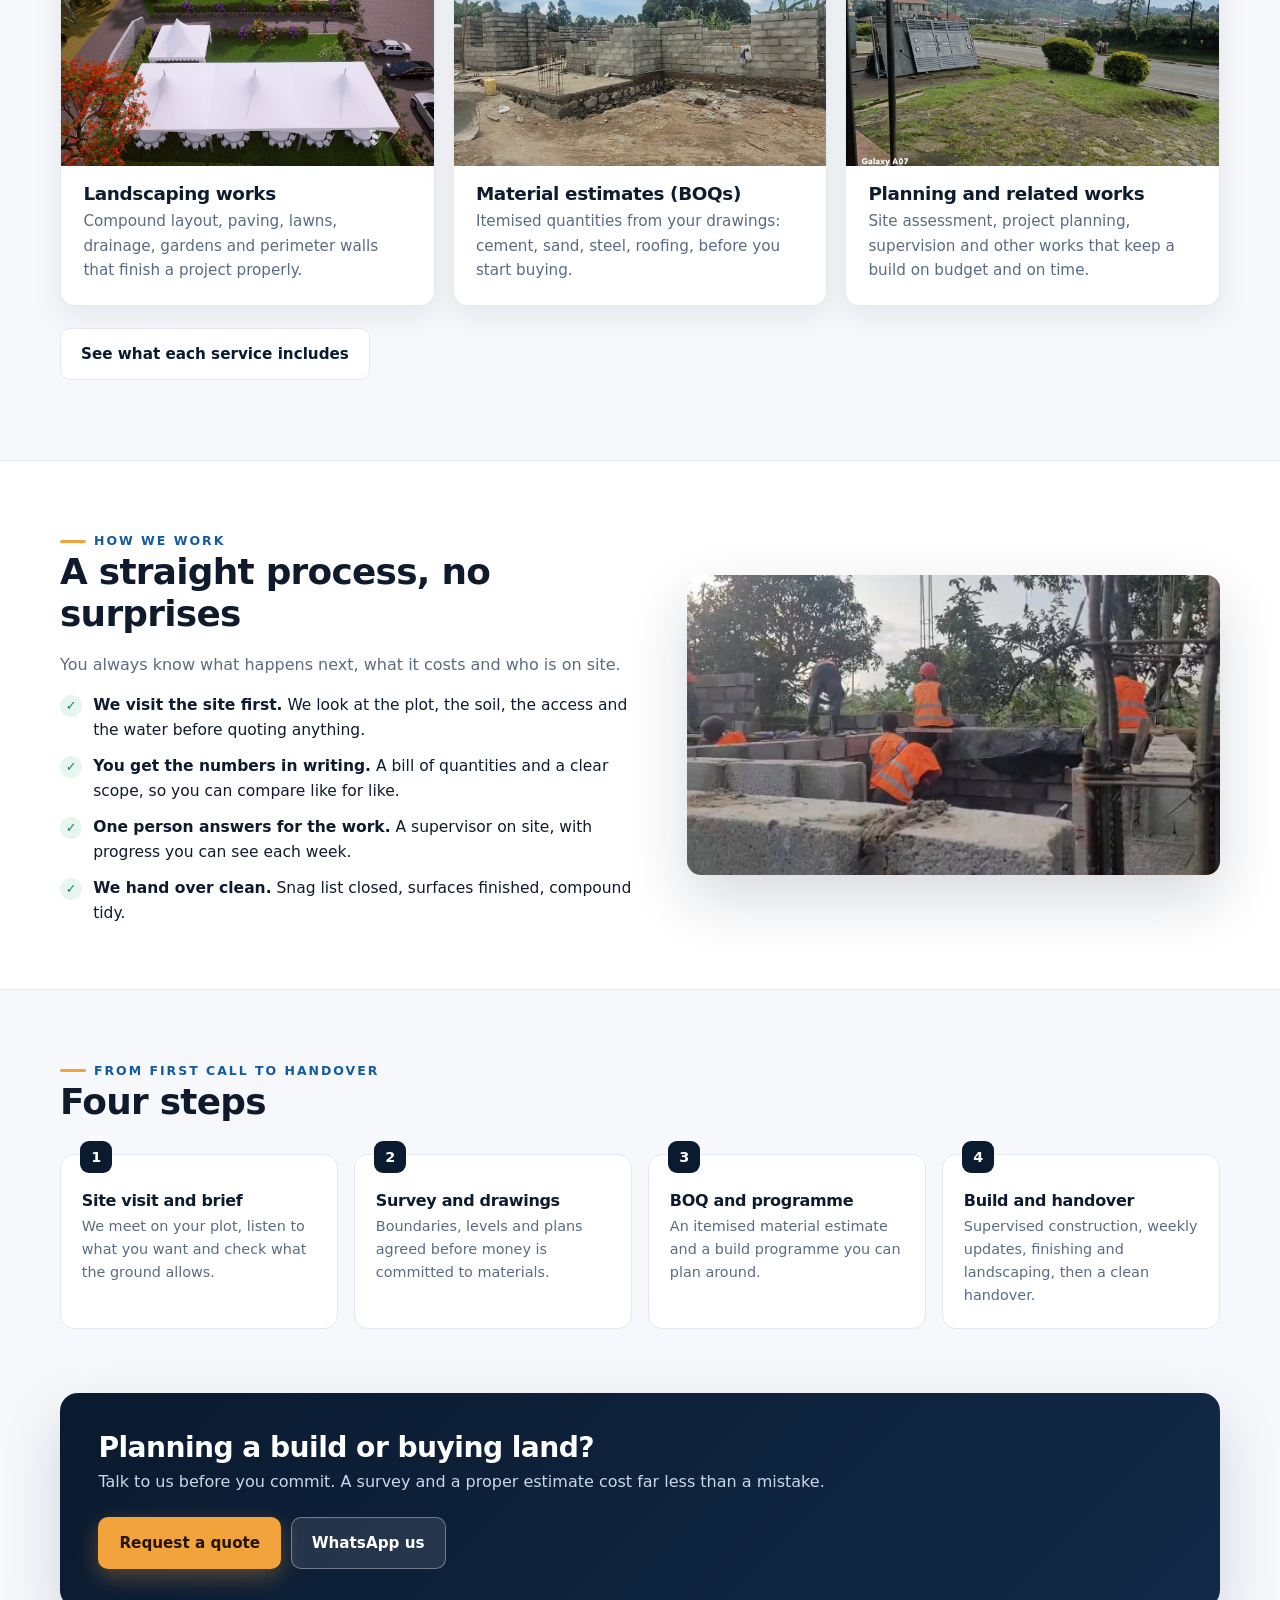
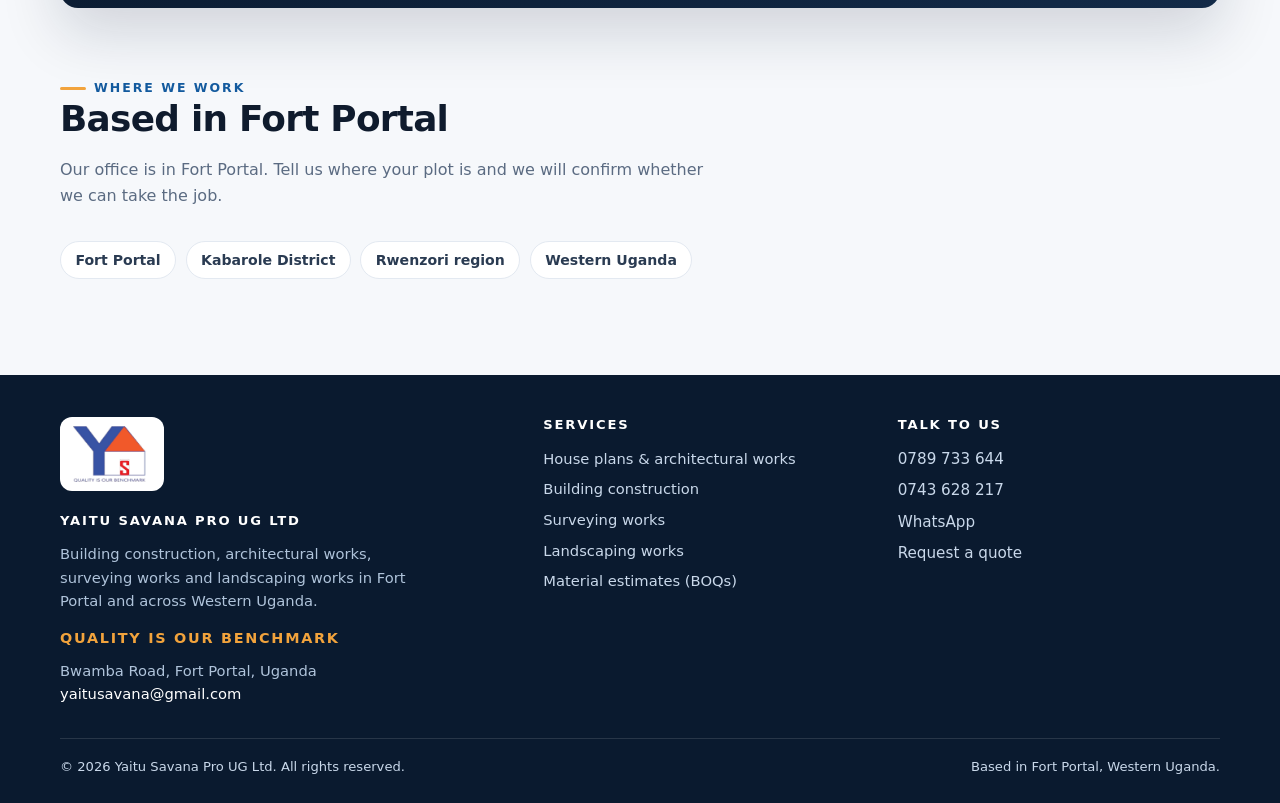
==== commit 0416437c: "photos: correct every caption and alt against what each picture actually shows; stop using the found" ====
--- a/index.html
+++ b/index.html
@@ -61,7 +61,7 @@
       <h2>One team for the whole job</h2>
       <p class="muted">Most projects go wrong between the plan and the purchase list. We keep drawing, surveying, estimating and building together, so you know what you are spending before the first brick is laid.</p>
     </div>
-    <div class="grid g3"><article class="card" id="architecture"><div class="card-media"><img src="assets/img/office-12.8.jpg" alt="Floor plans, elevations and roof layout on screen" loading="lazy" decoding="async"><p class="card-cap">Floor plans, elevations and roof layout</p></div><h3>House plans &amp; architectural works</h3><p>Plans, elevations and layouts drawn for your plot, your budget and the way you will use the building.</p></article><article class="card" id="construction"><div class="card-media"><img src="assets/img/project-blockwork-2.jpg" alt="Block walls set out with a string line, rebar in the columns" loading="lazy" decoding="async"><p class="card-cap">Walls set out with string line, rebar in columns</p></div><h3>Building construction</h3><p>Houses, rentals, shops, schools and institutional blocks, built by a supervised team from foundation to finishing.</p></article><article class="card" id="surveying"><div class="card-media"><img src="assets/img/foundation-0.5.jpg" alt="Foundation being set out and shaped on site" loading="lazy" decoding="async"><p class="card-cap">Foundation and setting-out</p></div><h3>Surveying works</h3><p>Boundary opening, plot measurement, beacons and setting-out, so what you buy is what you build on.</p></article><article class="card" id="landscaping"><div class="card-media"><img src="assets/img/project-steps.jpg" alt="Stone-tiled compound steps with a wrought-iron handrail, finished landscaping work" loading="lazy" decoding="async"><p class="card-cap">Finished compound: tiled steps and handrail</p></div><h3>Landscaping works</h3><p>Compound layout, paving, lawns, drainage, gardens and perimeter walls that finish a project properly.</p></article><article class="card" id="boq"><div class="card-media"><img src="assets/img/project-foundation.jpg" alt="Stone foundation and cement block walls, the materials a bill of quantities prices" loading="lazy" decoding="async"><p class="card-cap">Stone foundation and blockwork</p></div><h3>Material estimates (BOQs)</h3><p>Itemised quantities from your drawings: cement, sand, steel, roofing, before you start buying.</p></article><article class="card" id="planning"><div class="card-media"><img src="assets/img/premises-view.jpg" alt="View from the Yaitu Savana Pro premises over Fort Portal" loading="lazy" decoding="async"><p class="card-cap">Our premises, Fort Portal</p></div><h3>Planning and related works</h3><p>Site assessment, project planning, supervision and other works that keep a build on budget and on time.</p></article></div>
+    <div class="grid g3"><article class="card" id="architecture"><div class="card-media"><img src="assets/img/office-12.8.jpg" alt="Printed floor plan drawing with a pen on the sheet" loading="lazy" decoding="async"><p class="card-cap">Printed floor plan drawing with a pen on the sheet</p></div><h3>House plans &amp; architectural works</h3><p>Plans, elevations and layouts drawn for your plot, your budget and the way you will use the building.</p></article><article class="card" id="construction"><div class="card-media"><img src="assets/img/project-blockwork-2.jpg" alt="Concrete block walls standing on a site" loading="lazy" decoding="async"><p class="card-cap">Concrete block walls standing on a site</p></div><h3>Building construction</h3><p>Houses, rentals, shops, schools and institutional blocks, built by a supervised team from foundation to finishing.</p></article><article class="card" id="surveying"><div class="card-media"><img src="assets/img/office-board.jpg" alt="Our services board, which lists land surveying" loading="lazy" decoding="async"><p class="card-cap">Our services board, which lists land surveying</p></div><h3>Surveying works</h3><p>Boundary opening, plot measurement, beacons and setting-out, so what you buy is what you build on.</p></article><article class="card" id="landscaping"><div class="card-media"><img src="assets/img/landscape-render.jpg" alt="Landscaping layout render with lawns, canopy and walkways" loading="lazy" decoding="async"><p class="card-cap">Landscaping layout render with lawns, canopy and walkways</p></div><h3>Landscaping works</h3><p>Compound layout, paving, lawns, drainage, gardens and perimeter walls that finish a project properly.</p></article><article class="card" id="boq"><div class="card-media"><img src="assets/img/project-foundation.jpg" alt="Concrete block foundation with stone and soil around it" loading="lazy" decoding="async"><p class="card-cap">Concrete block foundation with stone and soil around it</p></div><h3>Material estimates (BOQs)</h3><p>Itemised quantities from your drawings: cement, sand, steel, roofing, before you start buying.</p></article><article class="card" id="planning"><div class="card-media"><img src="assets/img/premises-view.jpg" alt="Our premises on Bwamba Road with vehicles outside" loading="lazy" decoding="async"><p class="card-cap">Our premises on Bwamba Road with vehicles outside</p></div><h3>Planning and related works</h3><p>Site assessment, project planning, supervision and other works that keep a build on budget and on time.</p></article></div>
     <p style="margin-top:1.4rem"><a class="btn btn-outline" href="services.html">See what each service includes</a></p>
   </div>
 </section>
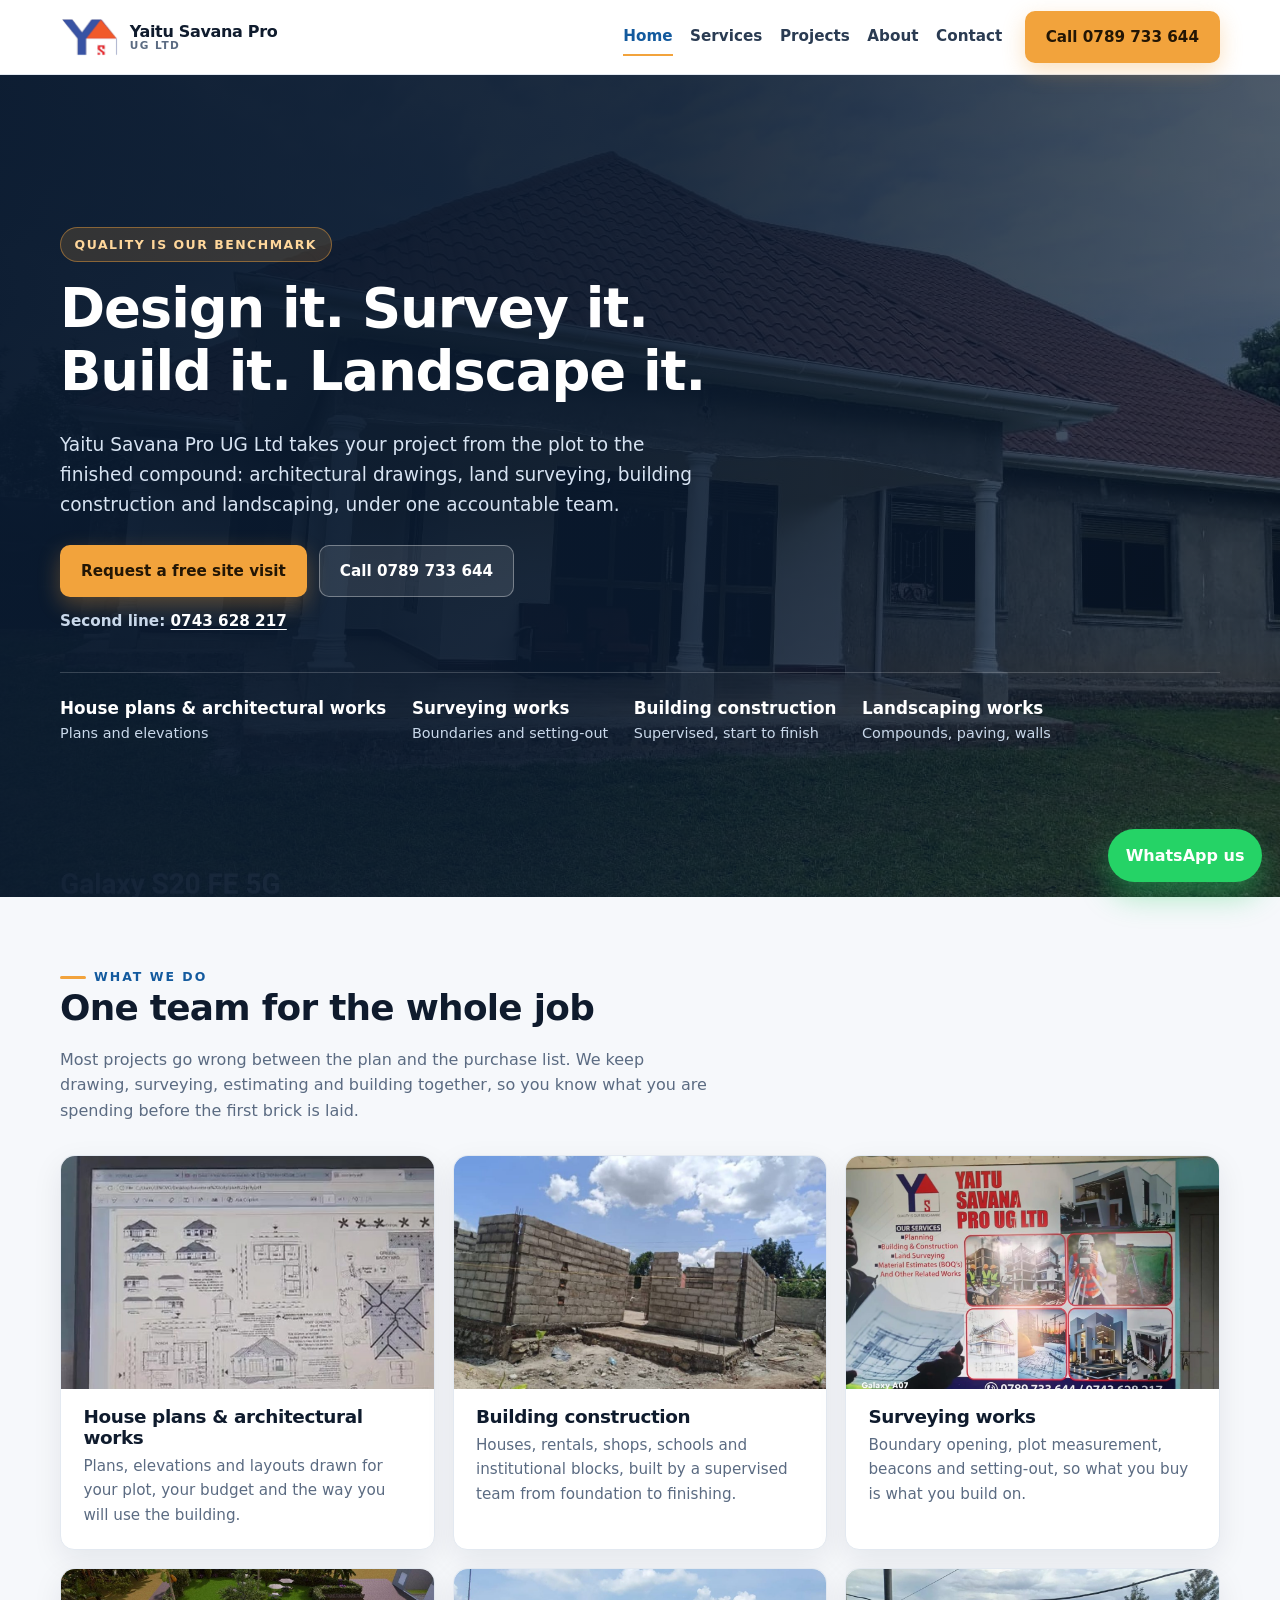
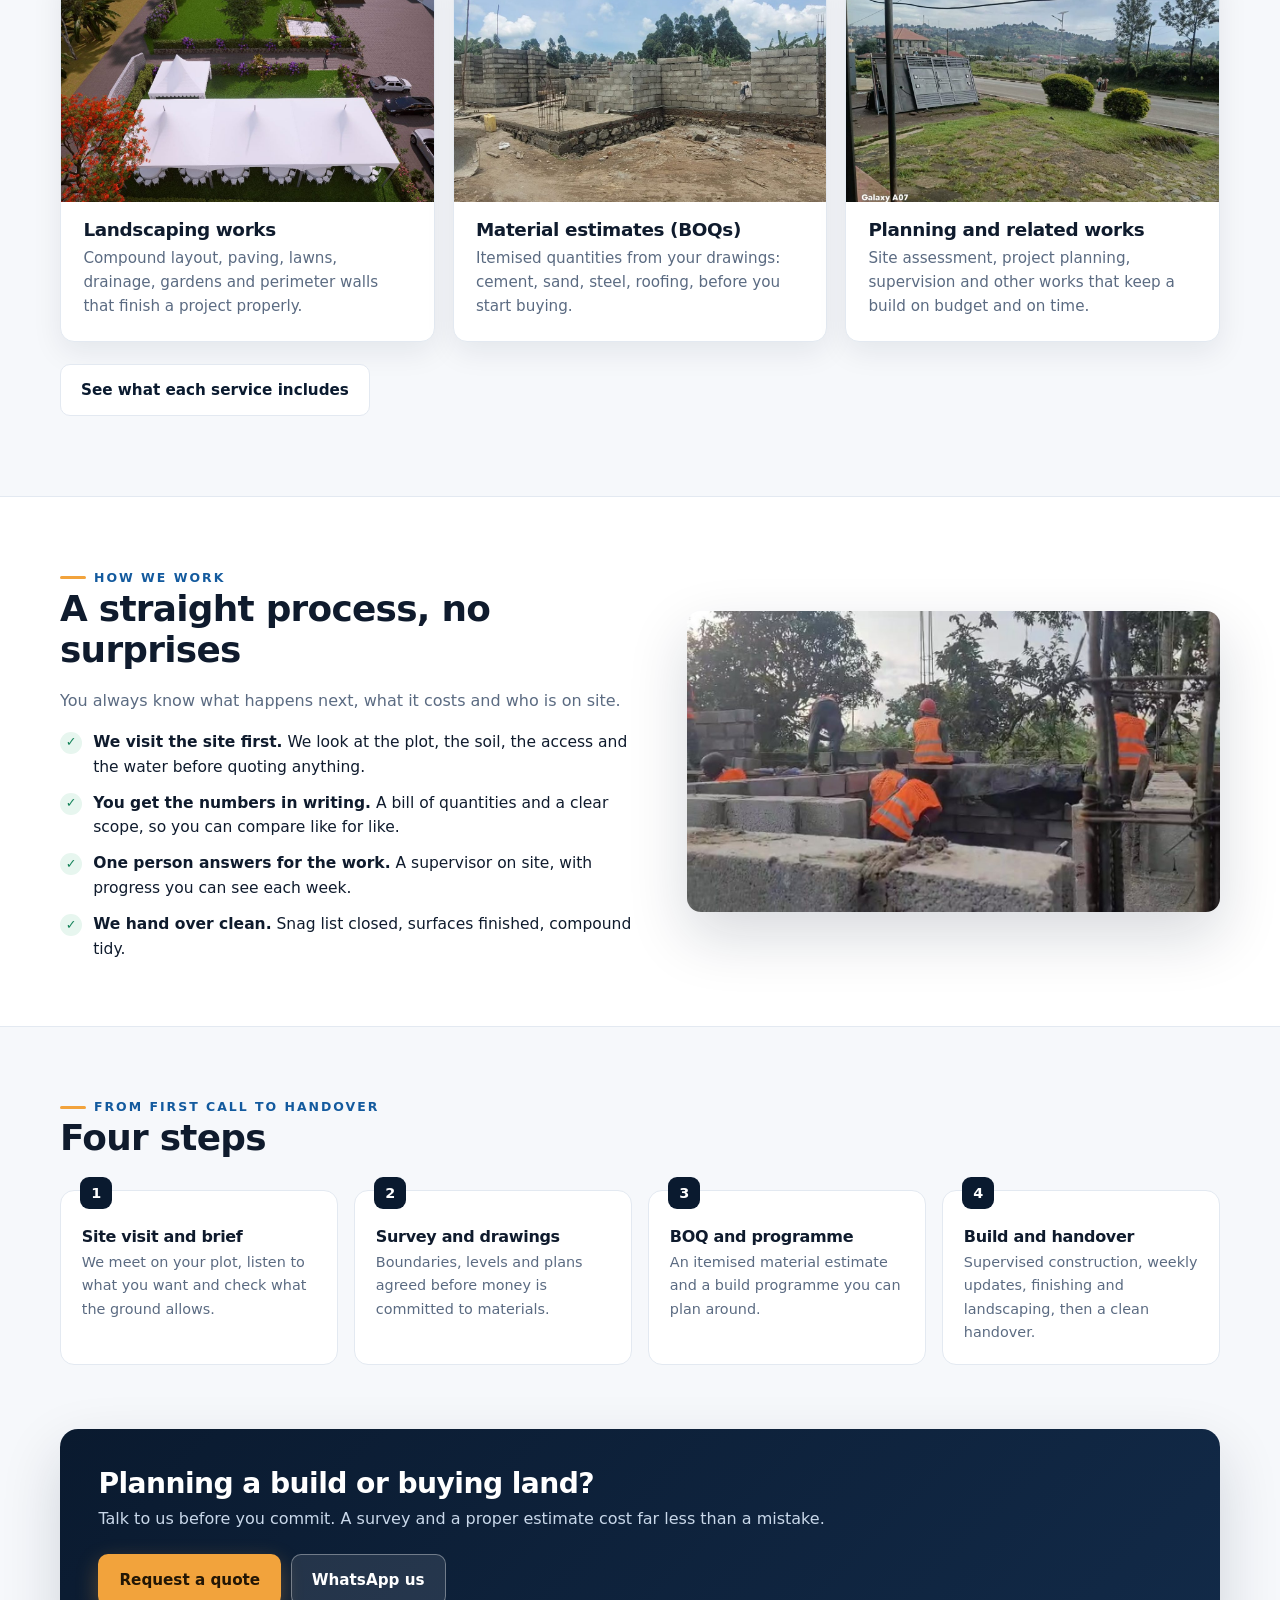
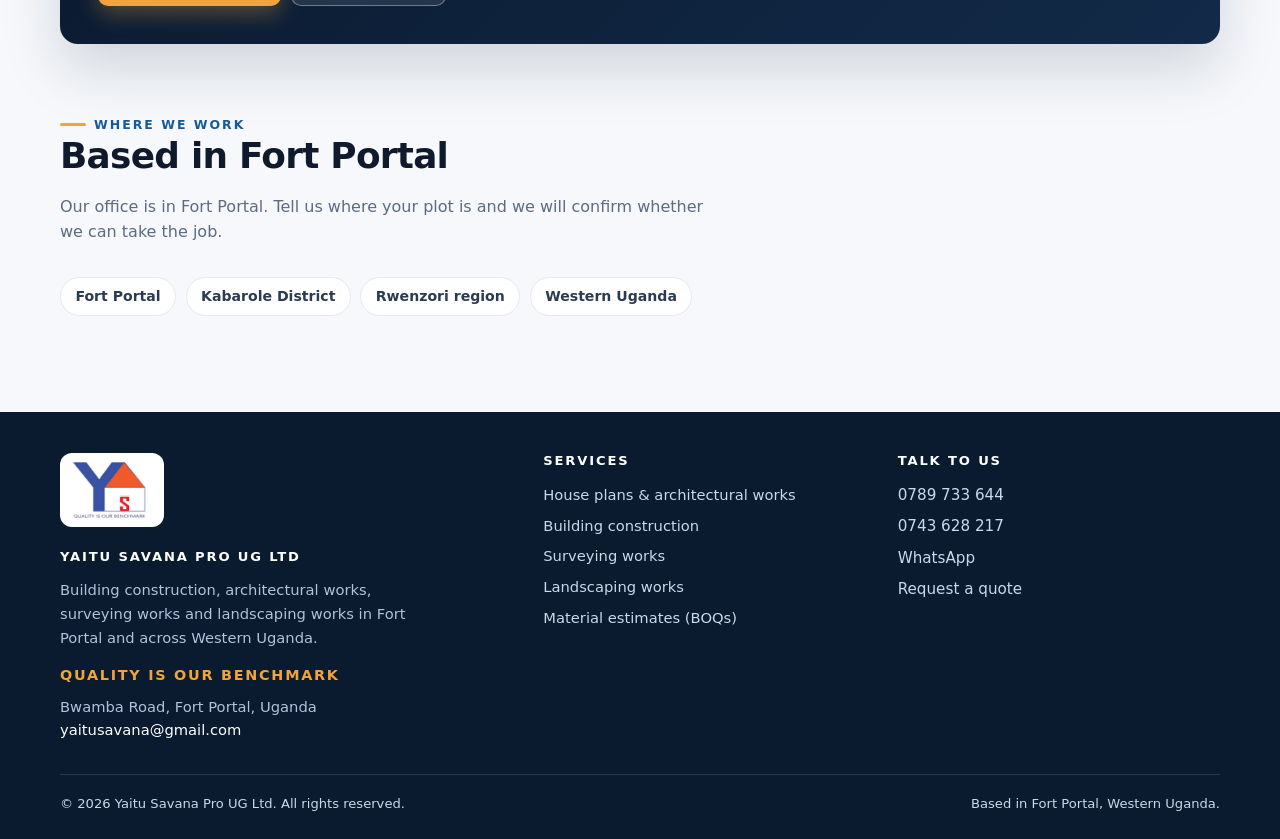
==== commit aa1a0f94: "hero: 0789 733 644 is now the first-priority call button, 0743 628 217 kept as the second line; capt" ====
--- a/index.html
+++ b/index.html
@@ -43,9 +43,9 @@
     <p class="lead">Yaitu Savana Pro UG Ltd takes your project from the plot to the finished compound: architectural drawings, land surveying, building construction and landscaping, under one accountable team.</p>
     <div class="hero-cta">
       <a class="btn btn-primary" href="contact.html">Request a free site visit</a>
-      <a class="btn btn-ghost" href="tel:+256743628217">Call 0743 628 217</a>
+      <a class="btn btn-ghost" href="tel:+256789733644">Call 0789 733 644</a>
     </div>
-    <div class="hero-facts">
+    <p class="hero-alt">Second line: <a href="tel:+256743628217">0743 628 217</a></p> <div class="hero-facts">
       <div><strong>House plans &amp; architectural works</strong>Plans and elevations</div>
       <div><strong>Surveying works</strong>Boundaries and setting-out</div>
       <div><strong>Building construction</strong>Supervised, start to finish</div>
--- a/assets/css/style.css
+++ b/assets/css/style.css
@@ -94,3 +94,7 @@
 .foot-logo{display:inline-block;background:#fff;border-radius:12px;padding:.55rem .8rem;margin:0 0 .9rem}
 .foot-logo img{height:56px;width:auto;display:block}
 @media (max-width:640px){.brand img{height:34px}}
+
+/* hero: first-priority number is the button; the second line is quieter text */
+.hero-alt{margin:.75rem 0 0;font-size:.95rem;font-weight:600;color:#C9D8EA}
+.hero-alt a{color:#fff;font-weight:700;text-decoration:underline;text-underline-offset:3px}
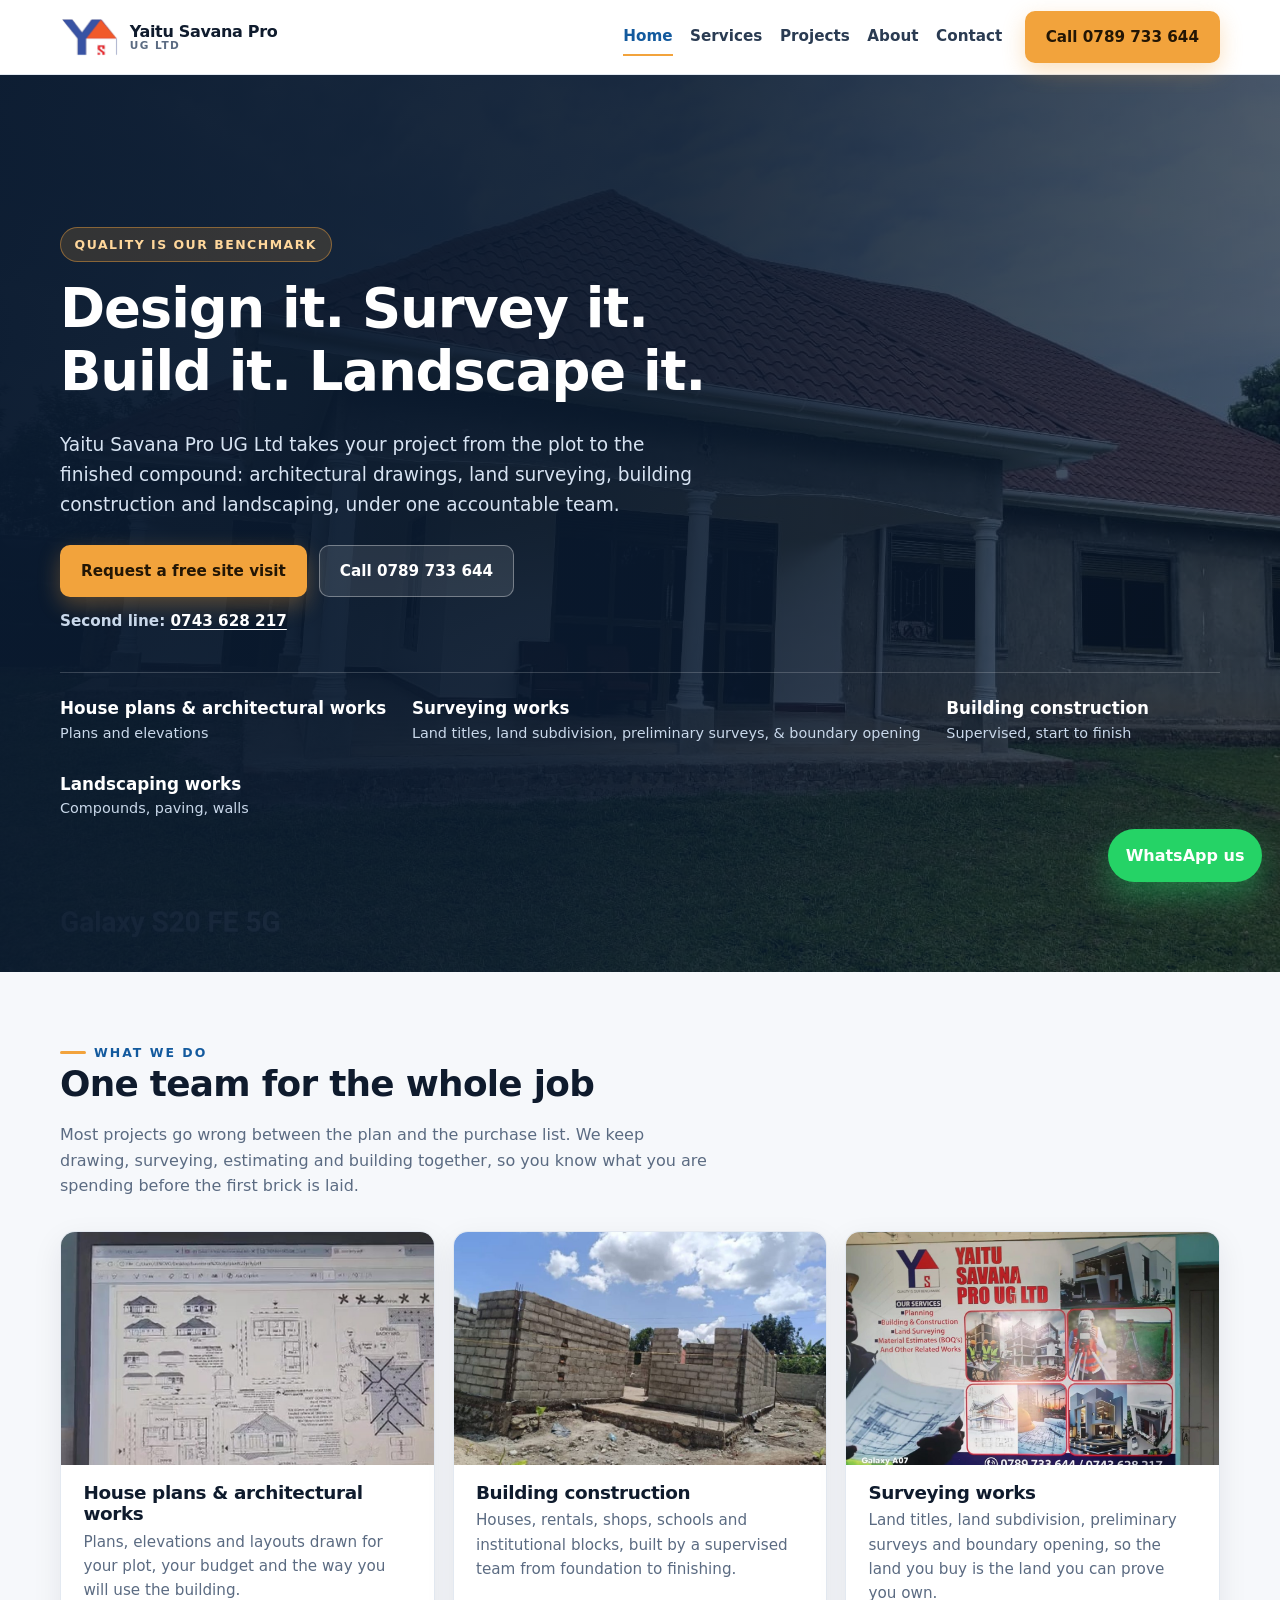
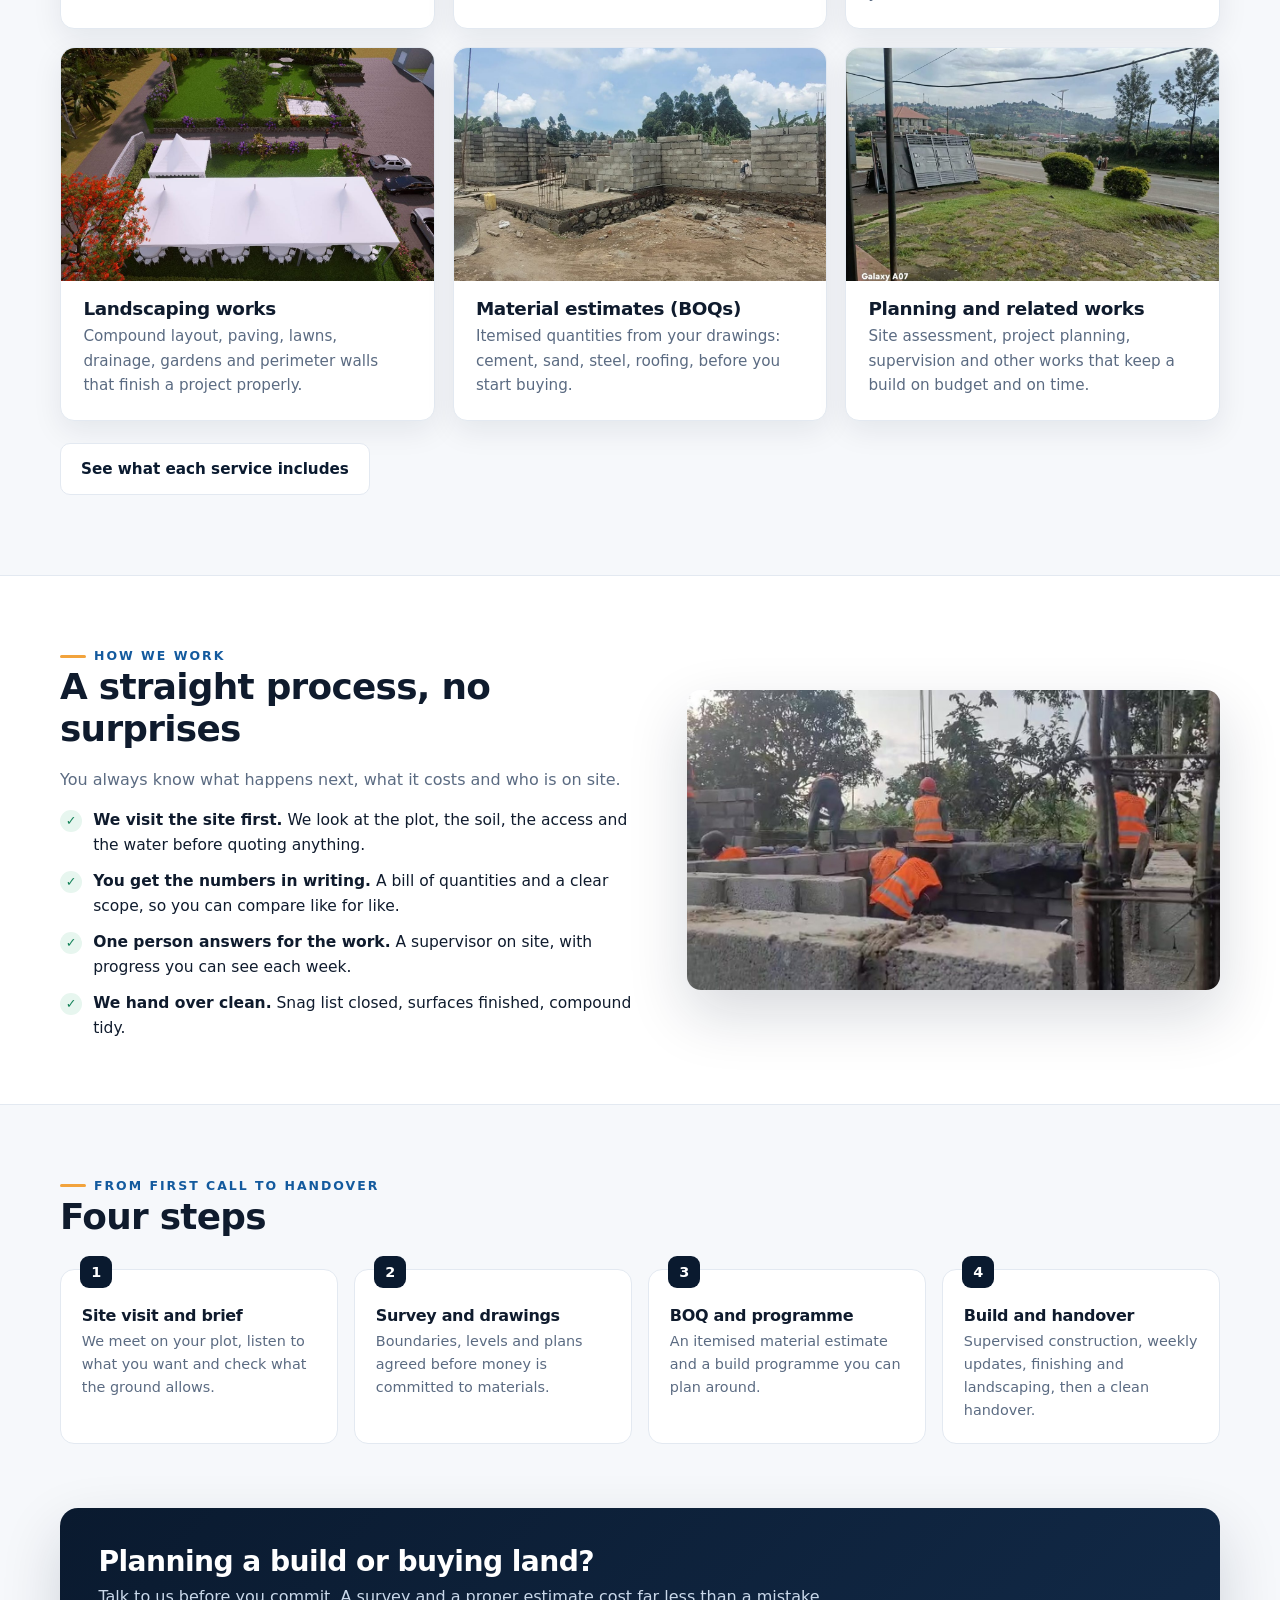
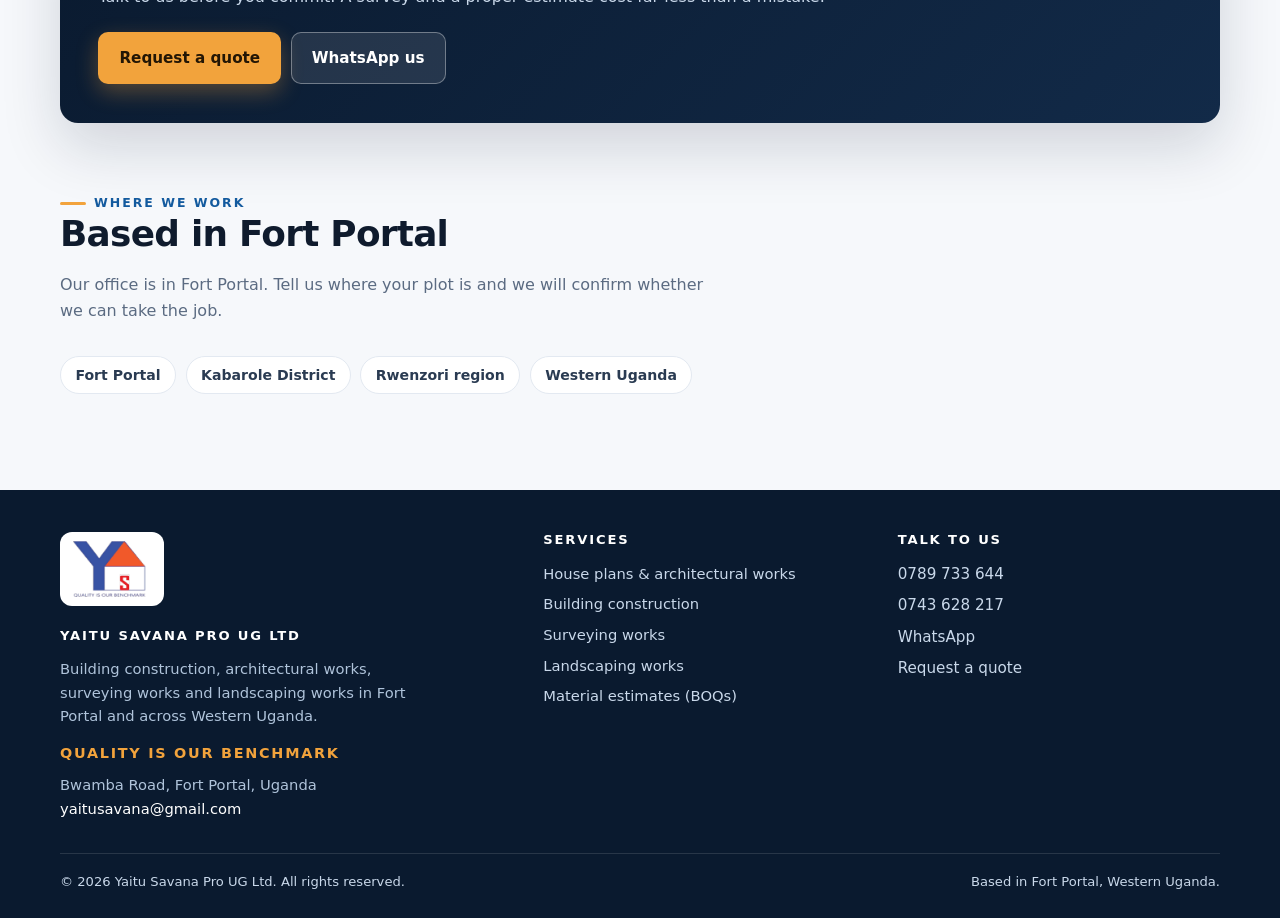
==== commit 28a82d62: "surveying: service now reads land titles, land subdivision, preliminary surveys and boundary opening" ====
--- a/index.html
+++ b/index.html
@@ -47,7 +47,7 @@
     </div>
     <p class="hero-alt">Second line: <a href="tel:+256743628217">0743 628 217</a></p> <div class="hero-facts">
       <div><strong>House plans &amp; architectural works</strong>Plans and elevations</div>
-      <div><strong>Surveying works</strong>Boundaries and setting-out</div>
+      <div><strong>Surveying works</strong>Land titles, land subdivision, preliminary surveys, &amp; boundary opening</div>
       <div><strong>Building construction</strong>Supervised, start to finish</div>
       <div><strong>Landscaping works</strong>Compounds, paving, walls</div>
     </div>
@@ -61,7 +61,7 @@
       <h2>One team for the whole job</h2>
       <p class="muted">Most projects go wrong between the plan and the purchase list. We keep drawing, surveying, estimating and building together, so you know what you are spending before the first brick is laid.</p>
     </div>
-    <div class="grid g3"><article class="card" id="architecture"><div class="card-media"><img src="assets/img/office-12.8.jpg" alt="Printed floor plan drawing with a pen on the sheet" loading="lazy" decoding="async"><p class="card-cap">Printed floor plan drawing with a pen on the sheet</p></div><h3>House plans &amp; architectural works</h3><p>Plans, elevations and layouts drawn for your plot, your budget and the way you will use the building.</p></article><article class="card" id="construction"><div class="card-media"><img src="assets/img/project-blockwork-2.jpg" alt="Concrete block walls standing on a site" loading="lazy" decoding="async"><p class="card-cap">Concrete block walls standing on a site</p></div><h3>Building construction</h3><p>Houses, rentals, shops, schools and institutional blocks, built by a supervised team from foundation to finishing.</p></article><article class="card" id="surveying"><div class="card-media"><img src="assets/img/office-board.jpg" alt="Our services board, which lists land surveying" loading="lazy" decoding="async"><p class="card-cap">Our services board, which lists land surveying</p></div><h3>Surveying works</h3><p>Boundary opening, plot measurement, beacons and setting-out, so what you buy is what you build on.</p></article><article class="card" id="landscaping"><div class="card-media"><img src="assets/img/landscape-render.jpg" alt="Landscaping layout render with lawns, canopy and walkways" loading="lazy" decoding="async"><p class="card-cap">Landscaping layout render with lawns, canopy and walkways</p></div><h3>Landscaping works</h3><p>Compound layout, paving, lawns, drainage, gardens and perimeter walls that finish a project properly.</p></article><article class="card" id="boq"><div class="card-media"><img src="assets/img/project-foundation.jpg" alt="Concrete block foundation with stone and soil around it" loading="lazy" decoding="async"><p class="card-cap">Concrete block foundation with stone and soil around it</p></div><h3>Material estimates (BOQs)</h3><p>Itemised quantities from your drawings: cement, sand, steel, roofing, before you start buying.</p></article><article class="card" id="planning"><div class="card-media"><img src="assets/img/premises-view.jpg" alt="Our premises on Bwamba Road with vehicles outside" loading="lazy" decoding="async"><p class="card-cap">Our premises on Bwamba Road with vehicles outside</p></div><h3>Planning and related works</h3><p>Site assessment, project planning, supervision and other works that keep a build on budget and on time.</p></article></div>
+    <div class="grid g3"><article class="card" id="architecture"><div class="card-media"><img src="assets/img/office-12.8.jpg" alt="Printed floor plan drawing with a pen on the sheet" loading="lazy" decoding="async"><p class="card-cap">Printed floor plan drawing with a pen on the sheet</p></div><h3>House plans &amp; architectural works</h3><p>Plans, elevations and layouts drawn for your plot, your budget and the way you will use the building.</p></article><article class="card" id="construction"><div class="card-media"><img src="assets/img/project-blockwork-2.jpg" alt="Concrete block walls standing on a site" loading="lazy" decoding="async"><p class="card-cap">Concrete block walls standing on a site</p></div><h3>Building construction</h3><p>Houses, rentals, shops, schools and institutional blocks, built by a supervised team from foundation to finishing.</p></article><article class="card" id="surveying"><div class="card-media"><img src="assets/img/office-board.jpg" alt="Our services board, which lists land surveying" loading="lazy" decoding="async"><p class="card-cap">Our services board, which lists land surveying</p></div><h3>Surveying works</h3><p>Land titles, land subdivision, preliminary surveys and boundary opening, so the land you buy is the land you can prove you own.</p></article><article class="card" id="landscaping"><div class="card-media"><img src="assets/img/landscape-render.jpg" alt="Landscaping layout render with lawns, canopy and walkways" loading="lazy" decoding="async"><p class="card-cap">Landscaping layout render with lawns, canopy and walkways</p></div><h3>Landscaping works</h3><p>Compound layout, paving, lawns, drainage, gardens and perimeter walls that finish a project properly.</p></article><article class="card" id="boq"><div class="card-media"><img src="assets/img/project-foundation.jpg" alt="Concrete block foundation with stone and soil around it" loading="lazy" decoding="async"><p class="card-cap">Concrete block foundation with stone and soil around it</p></div><h3>Material estimates (BOQs)</h3><p>Itemised quantities from your drawings: cement, sand, steel, roofing, before you start buying.</p></article><article class="card" id="planning"><div class="card-media"><img src="assets/img/premises-view.jpg" alt="Our premises on Bwamba Road with vehicles outside" loading="lazy" decoding="async"><p class="card-cap">Our premises on Bwamba Road with vehicles outside</p></div><h3>Planning and related works</h3><p>Site assessment, project planning, supervision and other works that keep a build on budget and on time.</p></article></div>
     <p style="margin-top:1.4rem"><a class="btn btn-outline" href="services.html">See what each service includes</a></p>
   </div>
 </section>
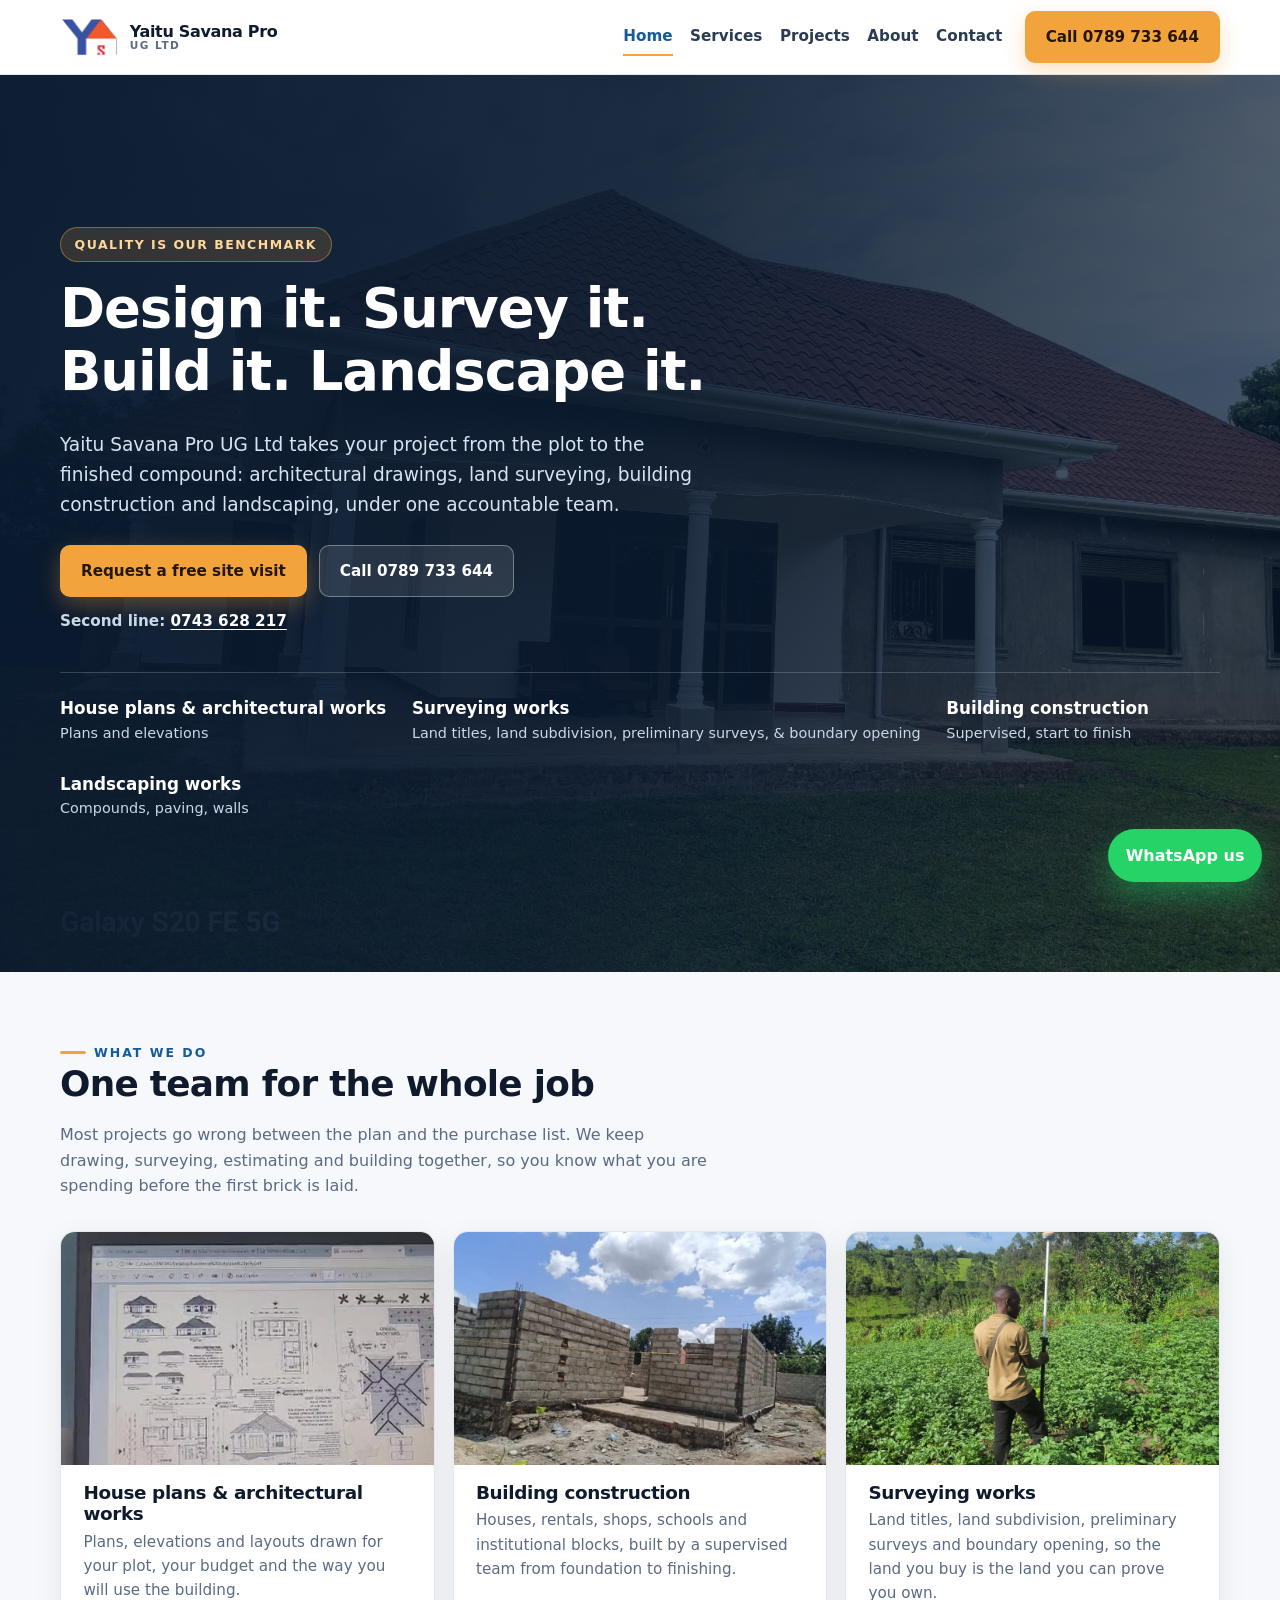
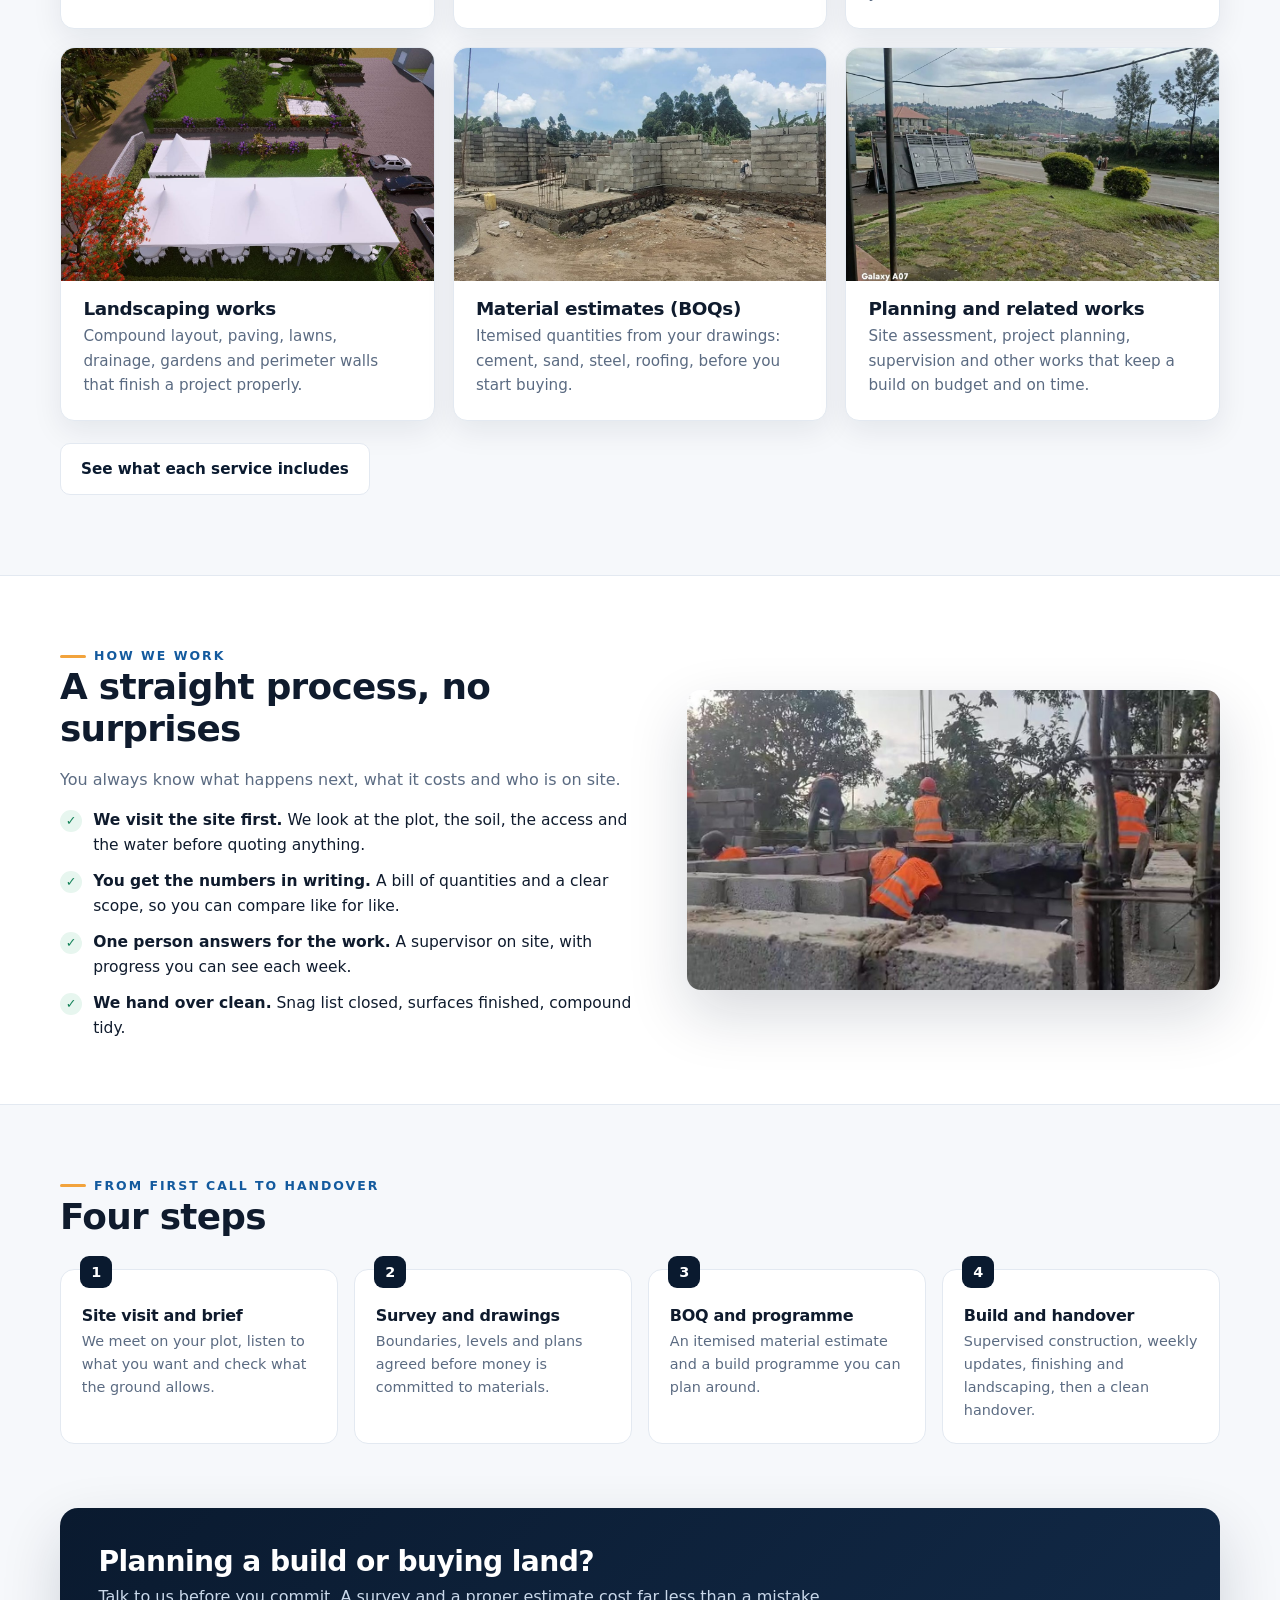
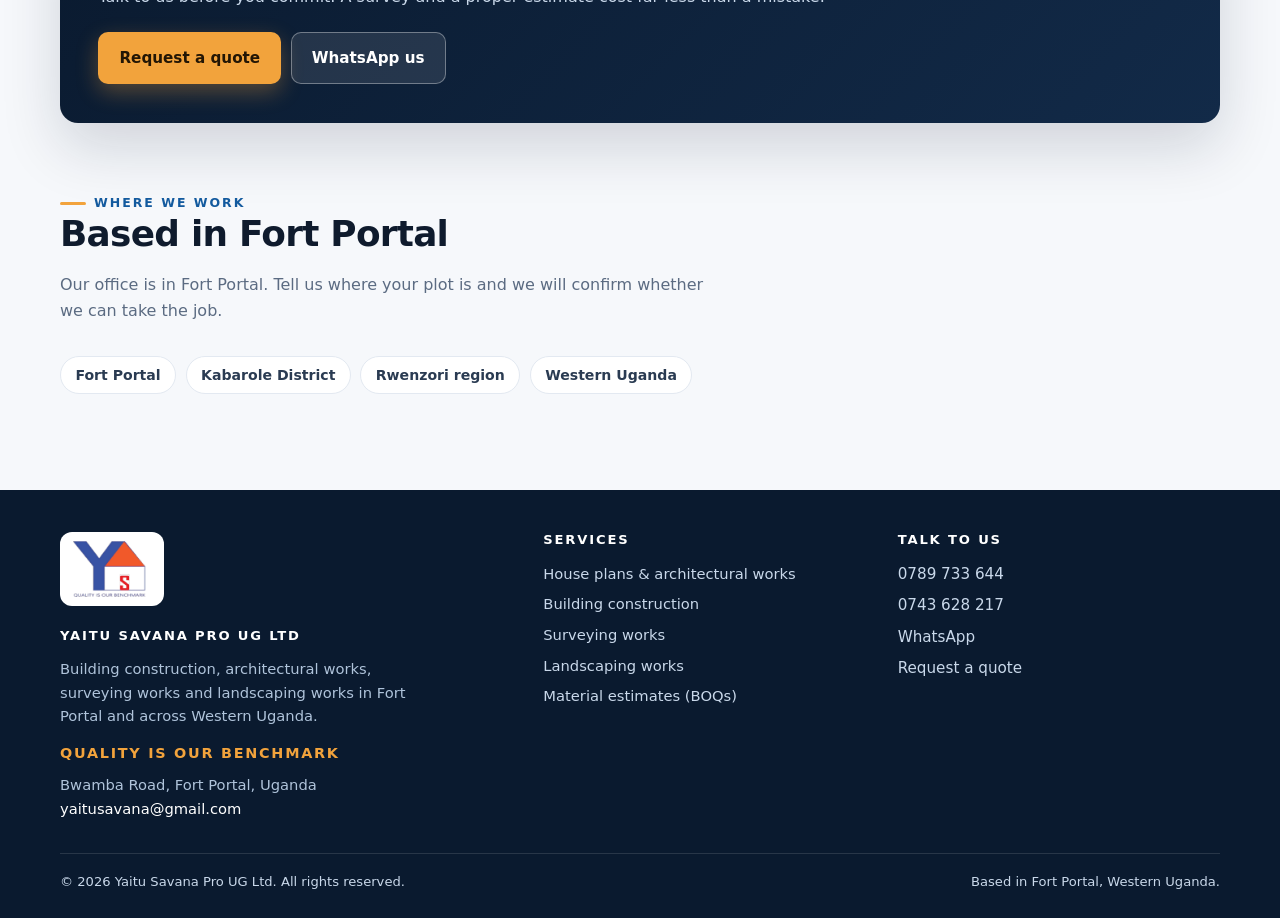
==== commit c0b7ebe3: "surveying: use the client's own surveyor photograph instead of the services board" ====
--- a/index.html
+++ b/index.html
@@ -61,7 +61,7 @@
       <h2>One team for the whole job</h2>
       <p class="muted">Most projects go wrong between the plan and the purchase list. We keep drawing, surveying, estimating and building together, so you know what you are spending before the first brick is laid.</p>
     </div>
-    <div class="grid g3"><article class="card" id="architecture"><div class="card-media"><img src="assets/img/office-12.8.jpg" alt="Printed floor plan drawing with a pen on the sheet" loading="lazy" decoding="async"><p class="card-cap">Printed floor plan drawing with a pen on the sheet</p></div><h3>House plans &amp; architectural works</h3><p>Plans, elevations and layouts drawn for your plot, your budget and the way you will use the building.</p></article><article class="card" id="construction"><div class="card-media"><img src="assets/img/project-blockwork-2.jpg" alt="Concrete block walls standing on a site" loading="lazy" decoding="async"><p class="card-cap">Concrete block walls standing on a site</p></div><h3>Building construction</h3><p>Houses, rentals, shops, schools and institutional blocks, built by a supervised team from foundation to finishing.</p></article><article class="card" id="surveying"><div class="card-media"><img src="assets/img/office-board.jpg" alt="Our services board, which lists land surveying" loading="lazy" decoding="async"><p class="card-cap">Our services board, which lists land surveying</p></div><h3>Surveying works</h3><p>Land titles, land subdivision, preliminary surveys and boundary opening, so the land you buy is the land you can prove you own.</p></article><article class="card" id="landscaping"><div class="card-media"><img src="assets/img/landscape-render.jpg" alt="Landscaping layout render with lawns, canopy and walkways" loading="lazy" decoding="async"><p class="card-cap">Landscaping layout render with lawns, canopy and walkways</p></div><h3>Landscaping works</h3><p>Compound layout, paving, lawns, drainage, gardens and perimeter walls that finish a project properly.</p></article><article class="card" id="boq"><div class="card-media"><img src="assets/img/project-foundation.jpg" alt="Concrete block foundation with stone and soil around it" loading="lazy" decoding="async"><p class="card-cap">Concrete block foundation with stone and soil around it</p></div><h3>Material estimates (BOQs)</h3><p>Itemised quantities from your drawings: cement, sand, steel, roofing, before you start buying.</p></article><article class="card" id="planning"><div class="card-media"><img src="assets/img/premises-view.jpg" alt="Our premises on Bwamba Road with vehicles outside" loading="lazy" decoding="async"><p class="card-cap">Our premises on Bwamba Road with vehicles outside</p></div><h3>Planning and related works</h3><p>Site assessment, project planning, supervision and other works that keep a build on budget and on time.</p></article></div>
+    <div class="grid g3"><article class="card" id="architecture"><div class="card-media"><img src="assets/img/office-12.8.jpg" alt="Printed floor plan drawing with a pen on the sheet" loading="lazy" decoding="async"><p class="card-cap">Printed floor plan drawing with a pen on the sheet</p></div><h3>House plans &amp; architectural works</h3><p>Plans, elevations and layouts drawn for your plot, your budget and the way you will use the building.</p></article><article class="card" id="construction"><div class="card-media"><img src="assets/img/project-blockwork-2.jpg" alt="Concrete block walls standing on a site" loading="lazy" decoding="async"><p class="card-cap">Concrete block walls standing on a site</p></div><h3>Building construction</h3><p>Houses, rentals, shops, schools and institutional blocks, built by a supervised team from foundation to finishing.</p></article><article class="card" id="surveying"><div class="card-media"><img src="assets/img/surveying-field.jpg" alt="Surveyor holding a surveying pole on a hillside plot, taking a reading" loading="lazy" decoding="async" width="960" height="1280"><p class="card-cap">Surveyor taking a reading on a plot outside Fort Portal</p></div><h3>Surveying works</h3><p>Land titles, land subdivision, preliminary surveys and boundary opening, so the land you buy is the land you can prove you own.</p></article><article class="card" id="landscaping"><div class="card-media"><img src="assets/img/landscape-render.jpg" alt="Landscaping layout render with lawns, canopy and walkways" loading="lazy" decoding="async"><p class="card-cap">Landscaping layout render with lawns, canopy and walkways</p></div><h3>Landscaping works</h3><p>Compound layout, paving, lawns, drainage, gardens and perimeter walls that finish a project properly.</p></article><article class="card" id="boq"><div class="card-media"><img src="assets/img/project-foundation.jpg" alt="Concrete block foundation with stone and soil around it" loading="lazy" decoding="async"><p class="card-cap">Concrete block foundation with stone and soil around it</p></div><h3>Material estimates (BOQs)</h3><p>Itemised quantities from your drawings: cement, sand, steel, roofing, before you start buying.</p></article><article class="card" id="planning"><div class="card-media"><img src="assets/img/premises-view.jpg" alt="Our premises on Bwamba Road with vehicles outside" loading="lazy" decoding="async"><p class="card-cap">Our premises on Bwamba Road with vehicles outside</p></div><h3>Planning and related works</h3><p>Site assessment, project planning, supervision and other works that keep a build on budget and on time.</p></article></div>
     <p style="margin-top:1.4rem"><a class="btn btn-outline" href="services.html">See what each service includes</a></p>
   </div>
 </section>
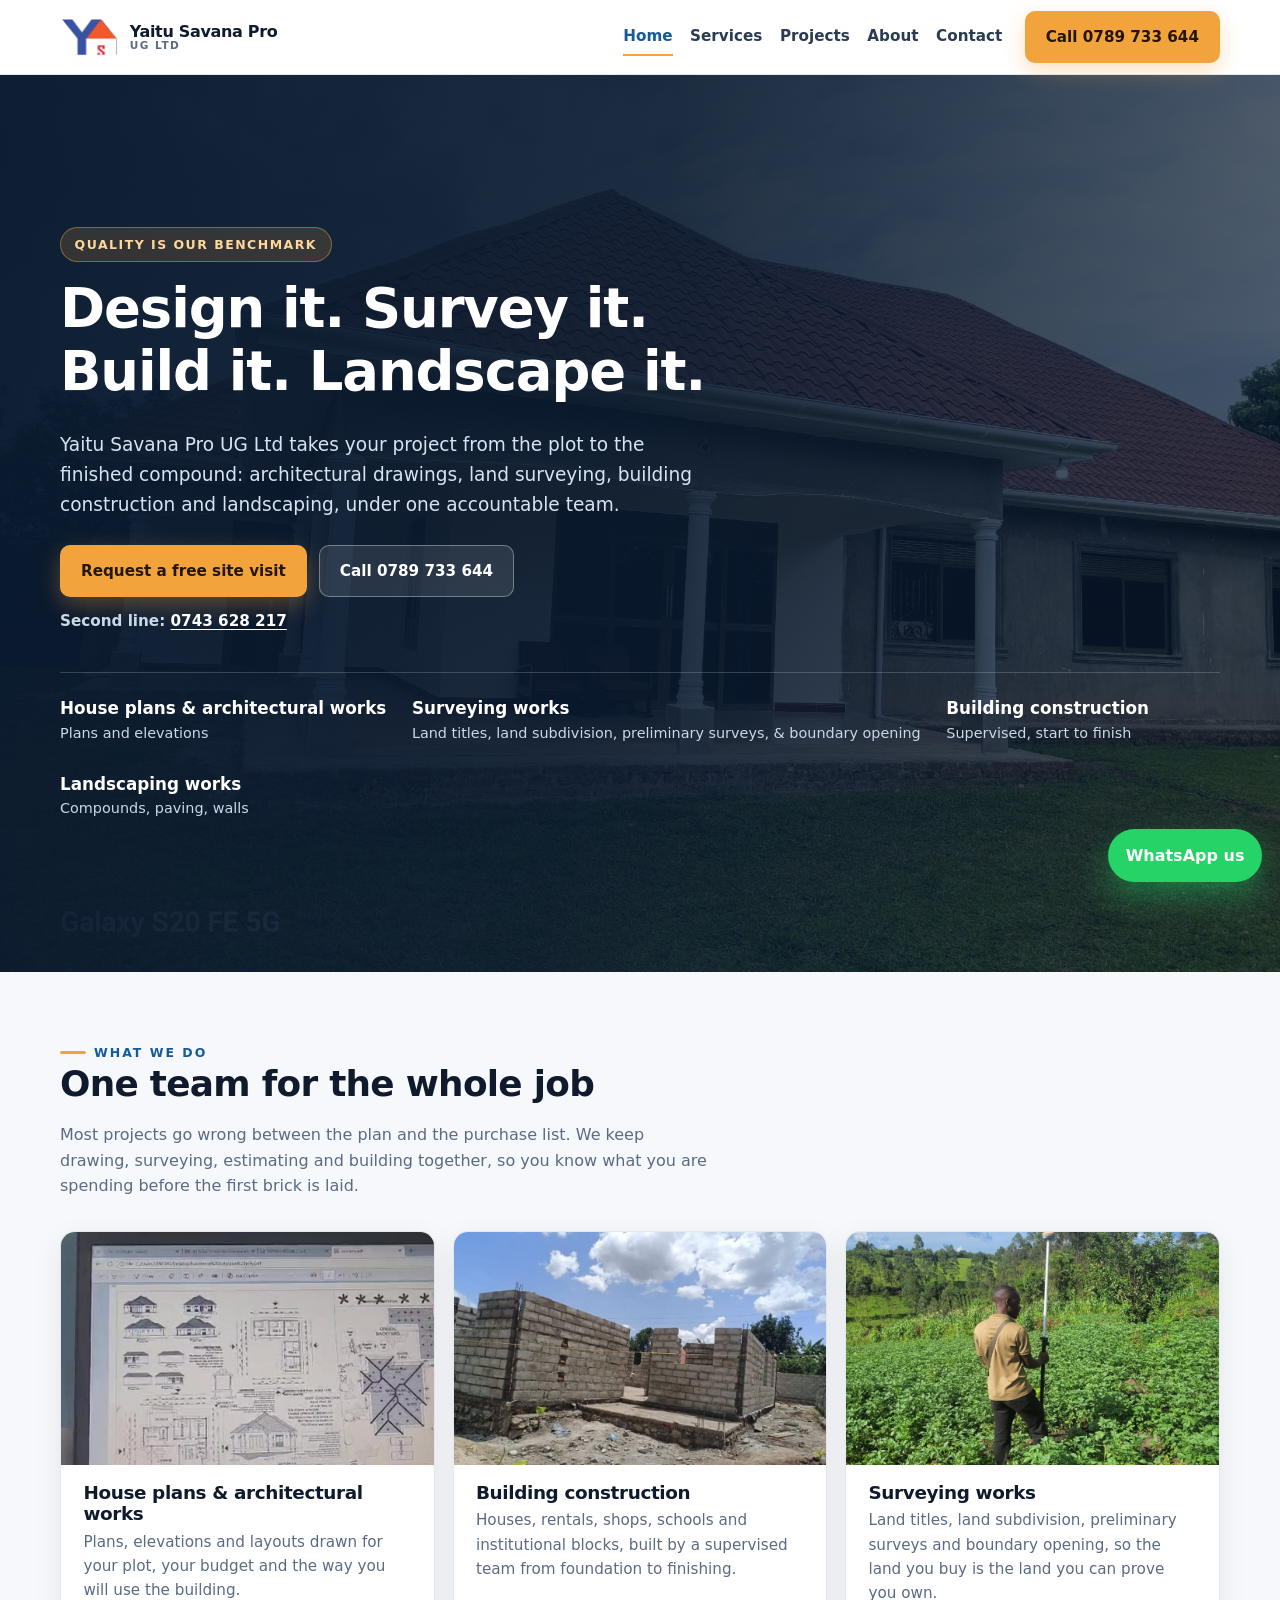
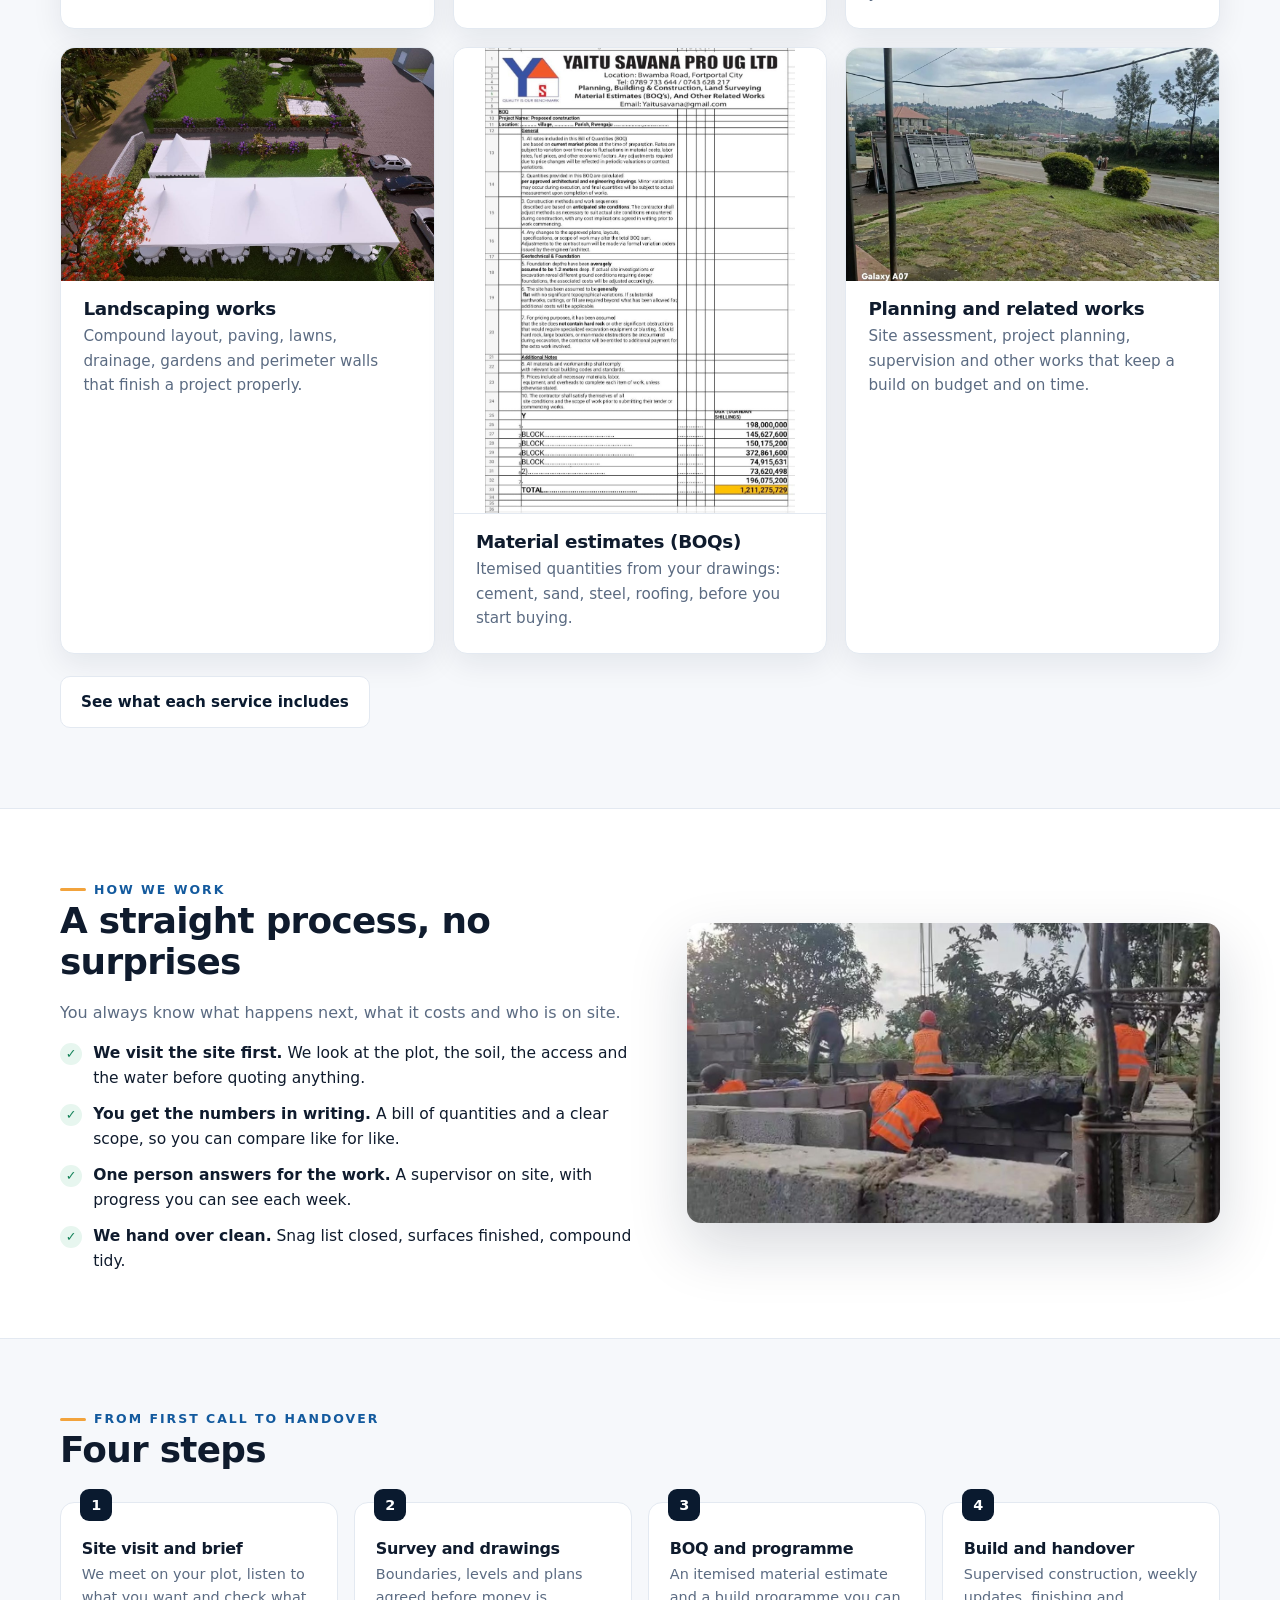
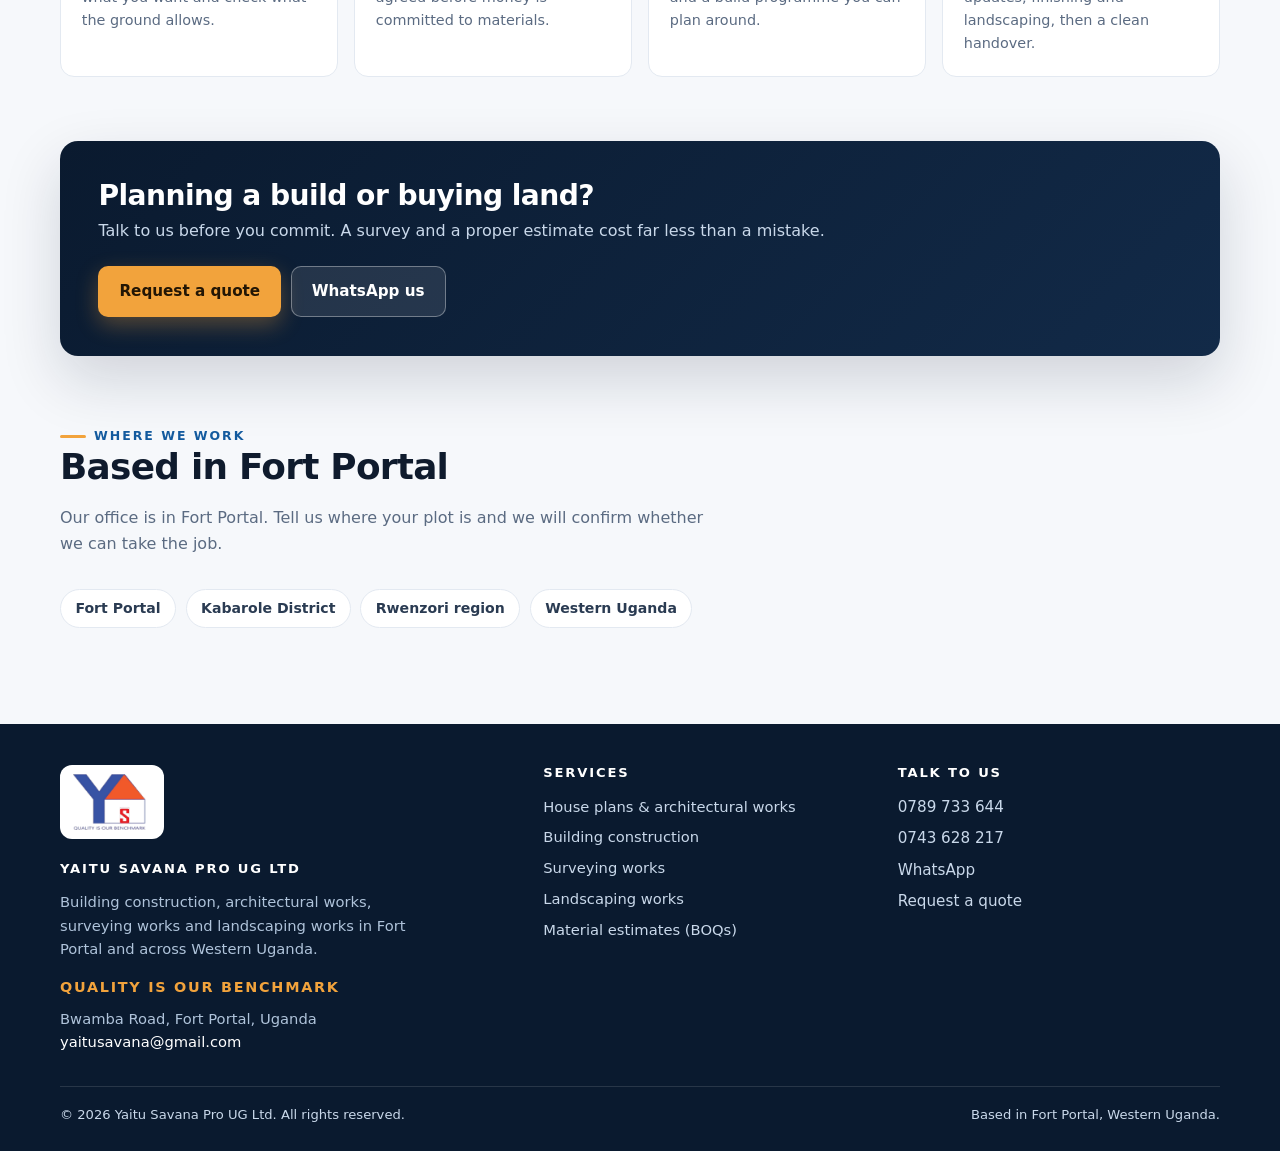
==== commit c771bc60: "boq: show the client's own bill of quantities document instead of the foundation photo" ====
--- a/index.html
+++ b/index.html
@@ -61,7 +61,7 @@
       <h2>One team for the whole job</h2>
       <p class="muted">Most projects go wrong between the plan and the purchase list. We keep drawing, surveying, estimating and building together, so you know what you are spending before the first brick is laid.</p>
     </div>
-    <div class="grid g3"><article class="card" id="architecture"><div class="card-media"><img src="assets/img/office-12.8.jpg" alt="Printed floor plan drawing with a pen on the sheet" loading="lazy" decoding="async"><p class="card-cap">Printed floor plan drawing with a pen on the sheet</p></div><h3>House plans &amp; architectural works</h3><p>Plans, elevations and layouts drawn for your plot, your budget and the way you will use the building.</p></article><article class="card" id="construction"><div class="card-media"><img src="assets/img/project-blockwork-2.jpg" alt="Concrete block walls standing on a site" loading="lazy" decoding="async"><p class="card-cap">Concrete block walls standing on a site</p></div><h3>Building construction</h3><p>Houses, rentals, shops, schools and institutional blocks, built by a supervised team from foundation to finishing.</p></article><article class="card" id="surveying"><div class="card-media"><img src="assets/img/surveying-field.jpg" alt="Surveyor holding a surveying pole on a hillside plot, taking a reading" loading="lazy" decoding="async" width="960" height="1280"><p class="card-cap">Surveyor taking a reading on a plot outside Fort Portal</p></div><h3>Surveying works</h3><p>Land titles, land subdivision, preliminary surveys and boundary opening, so the land you buy is the land you can prove you own.</p></article><article class="card" id="landscaping"><div class="card-media"><img src="assets/img/landscape-render.jpg" alt="Landscaping layout render with lawns, canopy and walkways" loading="lazy" decoding="async"><p class="card-cap">Landscaping layout render with lawns, canopy and walkways</p></div><h3>Landscaping works</h3><p>Compound layout, paving, lawns, drainage, gardens and perimeter walls that finish a project properly.</p></article><article class="card" id="boq"><div class="card-media"><img src="assets/img/project-foundation.jpg" alt="Concrete block foundation with stone and soil around it" loading="lazy" decoding="async"><p class="card-cap">Concrete block foundation with stone and soil around it</p></div><h3>Material estimates (BOQs)</h3><p>Itemised quantities from your drawings: cement, sand, steel, roofing, before you start buying.</p></article><article class="card" id="planning"><div class="card-media"><img src="assets/img/premises-view.jpg" alt="Our premises on Bwamba Road with vehicles outside" loading="lazy" decoding="async"><p class="card-cap">Our premises on Bwamba Road with vehicles outside</p></div><h3>Planning and related works</h3><p>Site assessment, project planning, supervision and other works that keep a build on budget and on time.</p></article></div>
+    <div class="grid g3"><article class="card" id="architecture"><div class="card-media"><img src="assets/img/office-12.8.jpg" alt="Printed floor plan drawing with a pen on the sheet" loading="lazy" decoding="async"><p class="card-cap">Printed floor plan drawing with a pen on the sheet</p></div><h3>House plans &amp; architectural works</h3><p>Plans, elevations and layouts drawn for your plot, your budget and the way you will use the building.</p></article><article class="card" id="construction"><div class="card-media"><img src="assets/img/project-blockwork-2.jpg" alt="Concrete block walls standing on a site" loading="lazy" decoding="async"><p class="card-cap">Concrete block walls standing on a site</p></div><h3>Building construction</h3><p>Houses, rentals, shops, schools and institutional blocks, built by a supervised team from foundation to finishing.</p></article><article class="card" id="surveying"><div class="card-media"><img src="assets/img/surveying-field.jpg" alt="Surveyor holding a surveying pole on a hillside plot, taking a reading" loading="lazy" decoding="async" width="960" height="1280"><p class="card-cap">Surveyor taking a reading on a plot outside Fort Portal</p></div><h3>Surveying works</h3><p>Land titles, land subdivision, preliminary surveys and boundary opening, so the land you buy is the land you can prove you own.</p></article><article class="card" id="landscaping"><div class="card-media"><img src="assets/img/landscape-render.jpg" alt="Landscaping layout render with lawns, canopy and walkways" loading="lazy" decoding="async"><p class="card-cap">Landscaping layout render with lawns, canopy and walkways</p></div><h3>Landscaping works</h3><p>Compound layout, paving, lawns, drainage, gardens and perimeter walls that finish a project properly.</p></article><article class="card" id="boq"><div class="card-media card-media--doc"><img src="assets/img/boq-sample.jpg" alt="Bill of quantities document prepared by Yaitu Savana Pro UG Ltd, with terms and conditions and a priced schedule of works" loading="lazy" decoding="async" width="851" height="1280"><p class="card-cap">A bill of quantities we prepared, priced line by line and signed off with terms</p></div><h3>Material estimates (BOQs)</h3><p>Itemised quantities from your drawings: cement, sand, steel, roofing, before you start buying.</p></article><article class="card" id="planning"><div class="card-media"><img src="assets/img/premises-view.jpg" alt="Our premises on Bwamba Road with vehicles outside" loading="lazy" decoding="async"><p class="card-cap">Our premises on Bwamba Road with vehicles outside</p></div><h3>Planning and related works</h3><p>Site assessment, project planning, supervision and other works that keep a build on budget and on time.</p></article></div>
     <p style="margin-top:1.4rem"><a class="btn btn-outline" href="services.html">See what each service includes</a></p>
   </div>
 </section>
--- a/assets/css/style.css
+++ b/assets/css/style.css
@@ -98,3 +98,8 @@
 /* hero: first-priority number is the button; the second line is quieter text */
 .hero-alt{margin:.75rem 0 0;font-size:.95rem;font-weight:600;color:#C9D8EA}
 .hero-alt a{color:#fff;font-weight:700;text-decoration:underline;text-underline-offset:3px}
+
+/* a document image should be readable, never cropped */
+.card-media--doc{aspect-ratio:4/5;background:#fff;border-bottom:1px solid var(--line)}
+.card-media--doc img{object-fit:contain;object-position:top center}
+.card:hover .card-media--doc img{transform:none}
